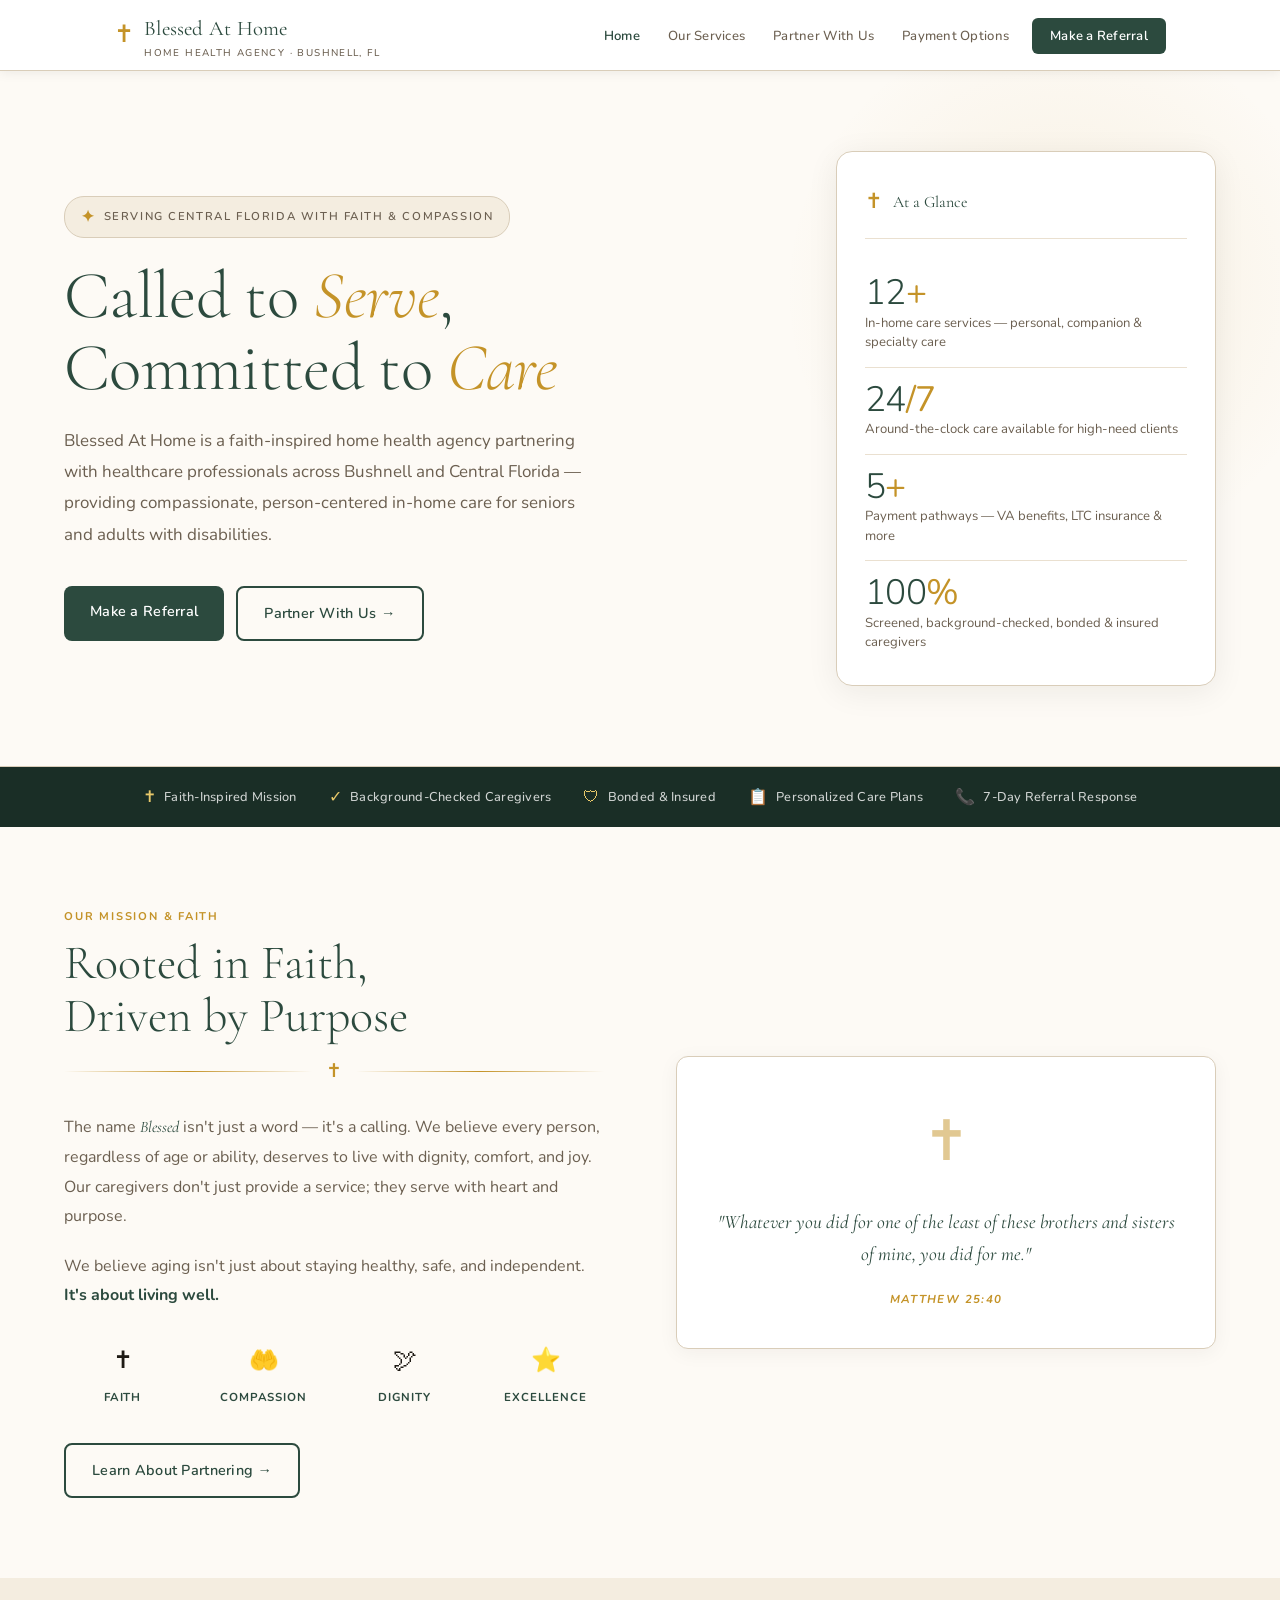
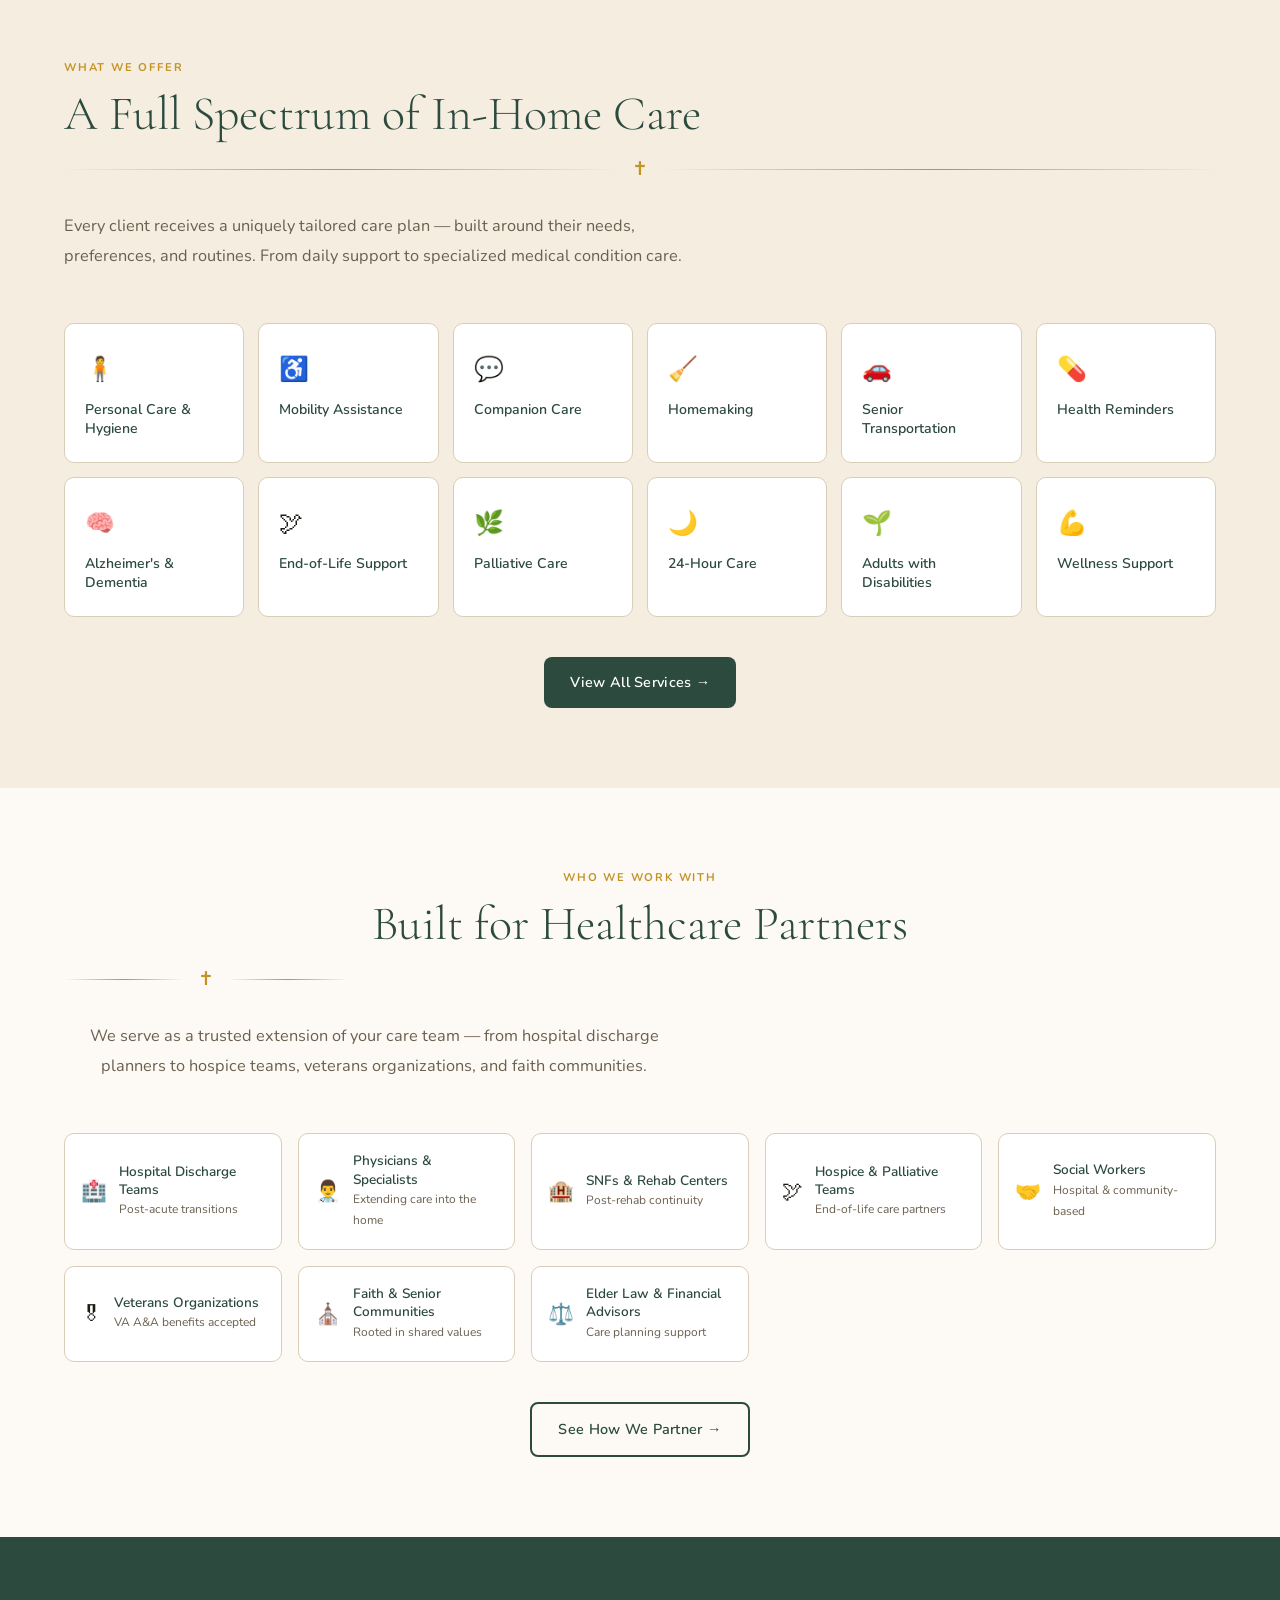
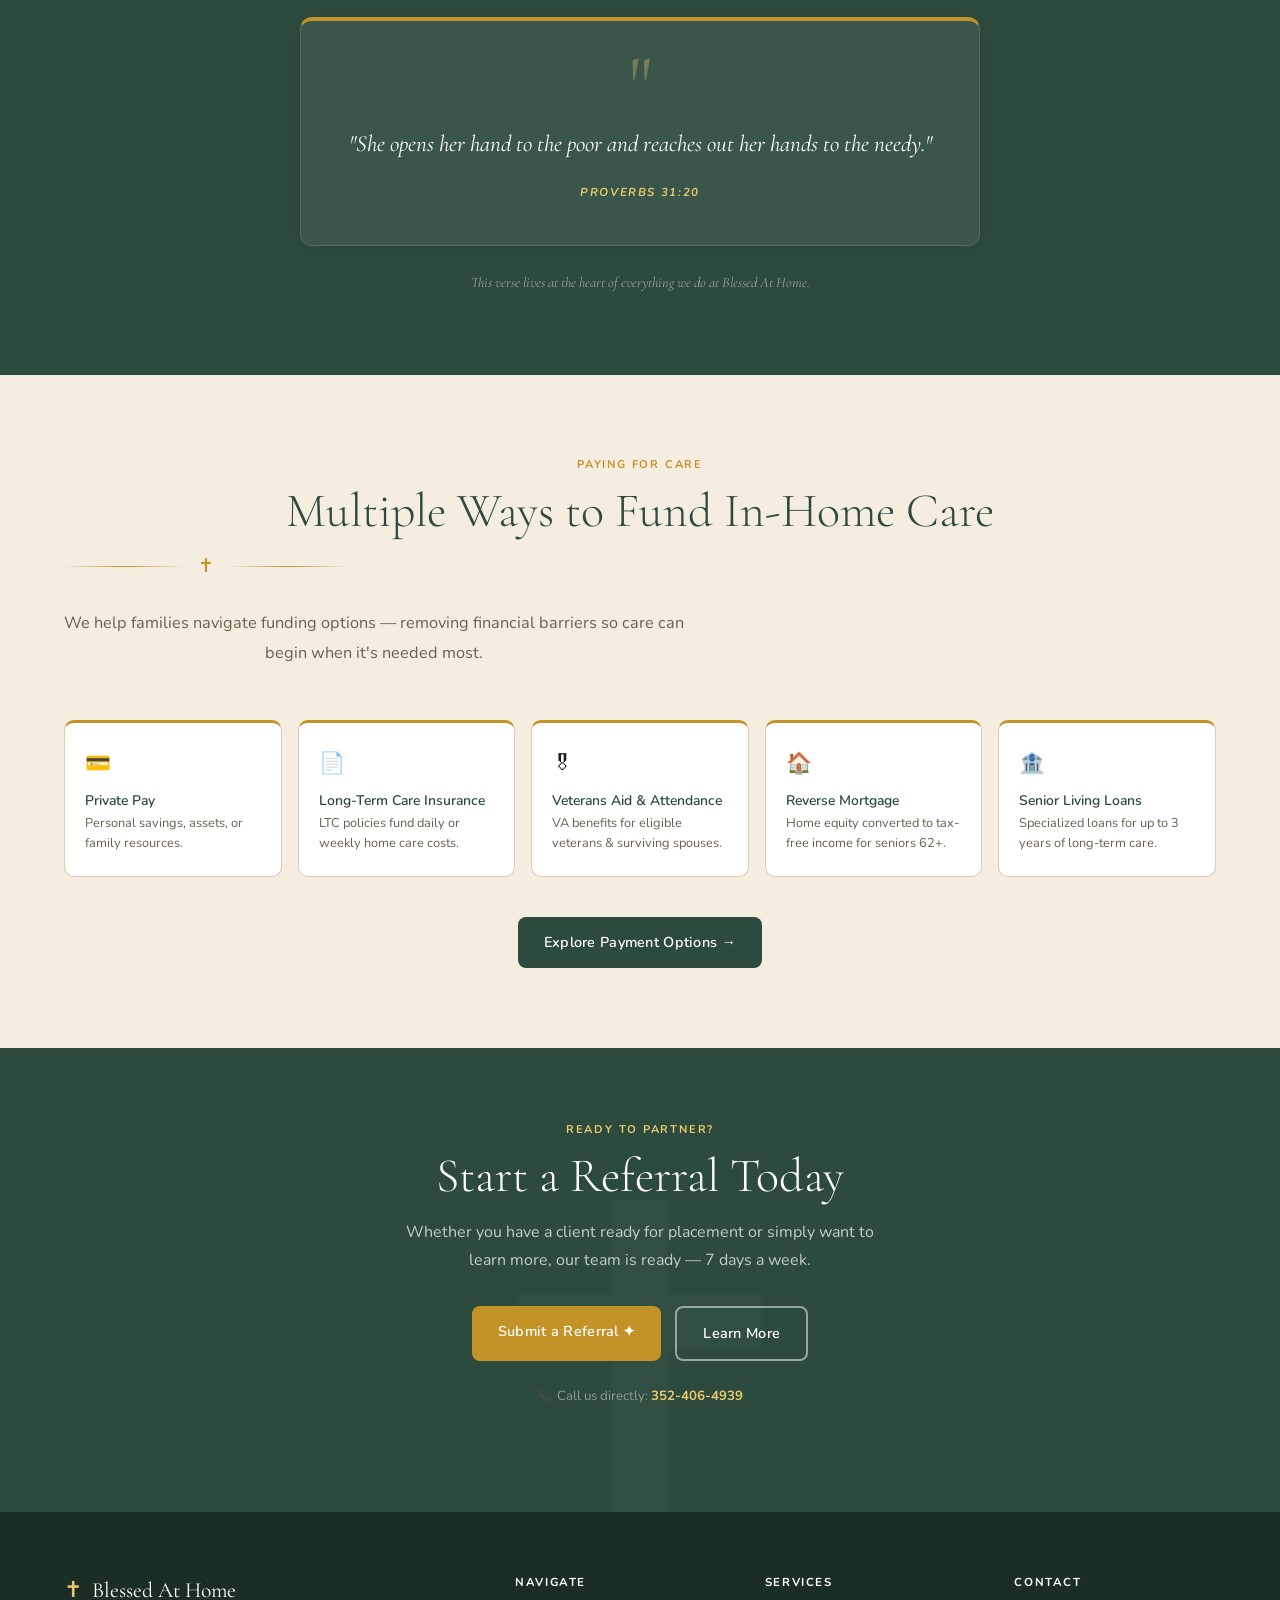
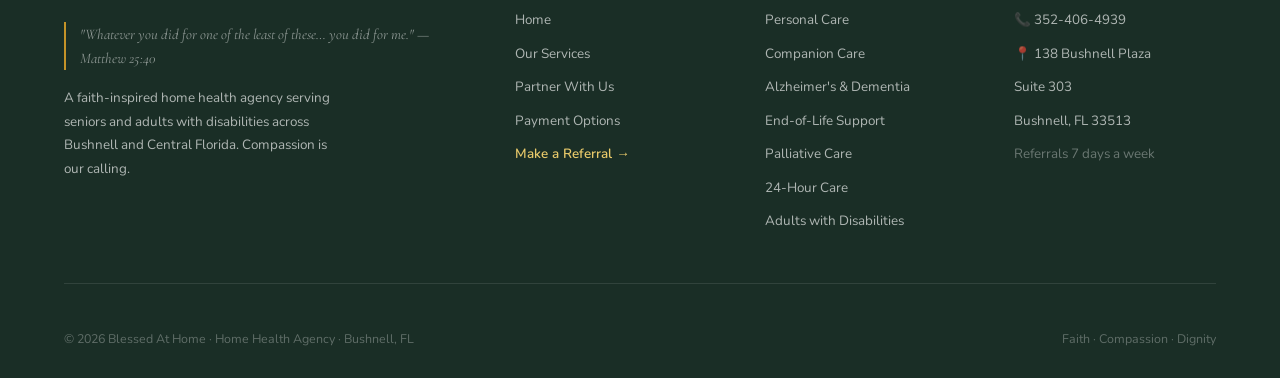
==== index.html @ 4eb8cc17 "Initial commit — Blessed At Home B2B website 5-page faith-inspired home health agency site with shar" ====
<!DOCTYPE html>
<html lang="en">
<head>
  <meta charset="UTF-8" />
  <meta name="viewport" content="width=device-width, initial-scale=1.0" />
  <title>Blessed At Home | Home Health Agency · Bushnell, FL</title>
  <link rel="stylesheet" href="site.css" />
  <style>
    /* ─── HOME HERO ─── */
    .home-hero {
      background: var(--cream);
      padding: 0 5%;
      min-height: 560px;
      display: flex;
      align-items: center;
      border-bottom: 1px solid var(--border);
      position: relative;
      overflow: hidden;
    }
    .home-hero::before {
      content: '';
      position: absolute;
      right: -80px;
      top: -80px;
      width: 600px;
      height: 600px;
      background: radial-gradient(circle, rgba(196,147,40,0.1) 0%, transparent 65%);
      pointer-events: none;
    }
    .home-hero::after {
      content: '✝';
      position: absolute;
      right: 8%;
      top: 50%;
      transform: translateY(-50%);
      font-family: 'Cormorant Garamond', serif;
      font-size: 22rem;
      color: var(--sand);
      pointer-events: none;
      line-height: 1;
    }
    .home-hero-inner {
      max-width: 1180px;
      margin: 0 auto;
      width: 100%;
      display: grid;
      grid-template-columns: 1fr 380px;
      gap: 60px;
      align-items: center;
      padding: 80px 0;
      position: relative;
      z-index: 1;
    }
    .hero-eyebrow {
      display: inline-flex;
      align-items: center;
      gap: 8px;
      background: var(--linen);
      border: 1px solid var(--border);
      color: var(--muted);
      font-family: 'Nunito', sans-serif;
      font-size: 0.71rem;
      font-weight: 600;
      letter-spacing: 0.14em;
      text-transform: uppercase;
      padding: 6px 16px;
      border-radius: 20px;
      margin-bottom: 22px;
    }
    .hero-eyebrow .dot { color: var(--gold); font-size: 1rem; }
    .home-hero h1 {
      color: var(--forest);
      margin-bottom: 20px;
    }
    .home-hero h1 em { font-style: italic; color: var(--gold); }
    .home-hero .lead {
      font-size: 1.06rem;
      color: var(--muted);
      max-width: 520px;
      line-height: 1.85;
      margin-bottom: 36px;
    }
    .hero-btns { display: flex; gap: 12px; flex-wrap: wrap; }
    .hero-panel {
      background: var(--white);
      border-radius: 16px;
      border: 1px solid var(--border);
      padding: 32px 28px;
      box-shadow: 0 6px 32px rgba(30,26,20,0.07);
    }
    .panel-head {
      display: flex;
      align-items: center;
      gap: 10px;
      margin-bottom: 22px;
      padding-bottom: 18px;
      border-bottom: 1px solid var(--sand);
    }
    .panel-head .cross { color: var(--gold); font-size: 1.3rem; }
    .panel-head span {
      font-family: 'Cormorant Garamond', serif;
      font-size: 1rem;
      color: var(--forest);
    }
    .stat-item {
      padding: 14px 0;
      border-bottom: 1px solid var(--sand);
    }
    .stat-item:last-child { border-bottom: none; padding-bottom: 0; }
    .stat-big {
      font-family: 'Nunito', sans-serif;
      font-size: 2.2rem;
      font-weight: 300;
      color: var(--forest);
      line-height: 1;
      margin-bottom: 3px;
      letter-spacing: -0.02em;
    }
    .stat-big span { color: var(--gold); font-weight: 400; }
    .stat-label { font-size: 0.82rem; color: var(--muted); line-height: 1.5; }

    /* ─── ABOUT SECTION ─── */
    .about-grid {
      display: grid;
      grid-template-columns: 1fr 1fr;
      gap: 72px;
      align-items: center;
      max-width: 1180px;
      margin: 0 auto;
    }
    .about-verse {
      background: var(--white);
      border-radius: 12px;
      border: 1px solid var(--border);
      padding: 36px;
      text-align: center;
      box-shadow: 0 4px 20px rgba(30,26,20,0.05);
    }
    .about-verse .cross-big {
      font-size: 3.5rem;
      color: var(--gold);
      opacity: 0.5;
      margin-bottom: 16px;
      display: block;
      font-family: 'Cormorant Garamond', serif;
    }
    .about-verse blockquote {
      font-family: 'Cormorant Garamond', serif;
      font-style: italic;
      font-size: 1.2rem;
      color: var(--forest);
      line-height: 1.65;
      margin-bottom: 14px;
    }
    .about-verse cite {
      font-family: 'Nunito', sans-serif;
      font-size: 0.72rem;
      font-weight: 700;
      letter-spacing: 0.12em;
      text-transform: uppercase;
      color: var(--gold);
    }
    .values-row {
      display: flex;
      gap: 24px;
      margin: 28px 0;
    }
    .value-item { text-align: center; flex: 1; }
    .value-item .vi { font-size: 1.5rem; margin-bottom: 6px; }
    .value-item .vl {
      font-family: 'Nunito', sans-serif;
      font-size: 0.72rem;
      font-weight: 700;
      letter-spacing: 0.08em;
      text-transform: uppercase;
      color: var(--forest);
    }

    /* ─── SERVICE GRID ─── */
    .svc-mini-grid {
      display: grid;
      grid-template-columns: repeat(auto-fill, minmax(160px, 1fr));
      gap: 14px;
      max-width: 1180px;
      margin: 0 auto;
    }

    /* ─── PARTNER STRIP ─── */
    .partner-chips {
      display: grid;
      grid-template-columns: repeat(auto-fill, minmax(210px, 1fr));
      gap: 16px;
      max-width: 1180px;
      margin: 0 auto;
    }
    .partner-chip {
      background: var(--white);
      border-radius: 10px;
      padding: 18px 16px;
      display: flex;
      align-items: center;
      gap: 12px;
      border: 1px solid var(--border);
      transition: box-shadow 0.2s, transform 0.18s, border-color 0.2s;
    }
    .partner-chip:hover {
      box-shadow: 0 6px 20px rgba(44,74,62,0.1);
      transform: translateY(-2px);
      border-color: var(--forest);
    }
    .partner-chip .p-icon { font-size: 1.3rem; flex-shrink: 0; }
    .partner-chip .p-name { font-size: 0.85rem; color: var(--forest); font-weight: 600; line-height: 1.35; }
    .partner-chip .p-sub { font-size: 0.75rem; color: var(--muted); }

    /* ─── PAYMENT PILLS ─── */
    .pay-pills {
      display: grid;
      grid-template-columns: repeat(auto-fill, minmax(200px, 1fr));
      gap: 16px;
      max-width: 1180px;
      margin: 0 auto;
    }
    .pay-pill {
      background: var(--white);
      border-radius: 10px;
      padding: 22px 20px;
      border: 1px solid var(--border);
      border-top: 3px solid var(--gold);
      transition: box-shadow 0.2s, transform 0.18s;
    }
    .pay-pill:hover { box-shadow: 0 6px 20px rgba(30,26,20,0.08); transform: translateY(-2px); }
    .pay-pill .pi { font-size: 1.3rem; margin-bottom: 10px; }
    .pay-pill h3 { font-family: 'Nunito', sans-serif; font-size: 0.87rem; font-weight: 600; color: var(--forest); margin-bottom: 4px; }
    .pay-pill p { font-size: 0.8rem; color: var(--muted); line-height: 1.55; }

    @media (max-width: 900px) {
      .home-hero-inner { grid-template-columns: 1fr; gap: 32px; }
      .home-hero::after { display: none; }
      .about-grid { grid-template-columns: 1fr; gap: 32px; }
      .hero-panel { max-width: 100%; }
    }
    @media (max-width: 680px) {
      .home-hero { padding: 0 4%; }
      .home-hero-inner { padding: 48px 0 40px; gap: 28px; }
      .hero-panel { padding: 22px 18px; }
      .stat-big { font-size: 1.8rem; }
      .values-row { gap: 14px; }
      .value-item .vi { font-size: 1.2rem; }
      .svc-mini-grid { grid-template-columns: repeat(2, 1fr); gap: 10px; }
      .svc-tile { padding: 18px 14px; }
      .svc-tile .icon { font-size: 1.2rem; margin-bottom: 7px; }
      .partner-chips { grid-template-columns: 1fr; gap: 10px; }
      .pay-pills { grid-template-columns: 1fr; gap: 12px; }
    }
  </style>
</head>
<body>

<!-- NAV -->
<nav class="site-nav">
  <div class="nav-inner">
    <a href="index.html" class="nav-logo">
      <span class="cross-mark">✝</span>
      <div>
        Blessed At Home
        <span class="logo-tagline">Home Health Agency · Bushnell, FL</span>
      </div>
    </a>
    <ul class="nav-links" id="navMenu">
      <li><a href="index.html" class="active">Home</a></li>
      <li><a href="services.html">Our Services</a></li>
      <li><a href="partners.html">Partner With Us</a></li>
      <li><a href="payment.html">Payment Options</a></li>
      <li><a href="referral.html" class="nav-cta">Make a Referral</a></li>
    </ul>
    <button class="nav-toggle" id="navToggle" aria-label="Toggle menu">
      <span></span><span></span><span></span>
    </button>
  </div>
</nav>
<script>
  document.getElementById('navToggle').addEventListener('click', function() {
    var menu = document.getElementById('navMenu');
    menu.classList.toggle('mobile-open');
    this.classList.toggle('open');
    document.body.style.overflow = menu.classList.contains('mobile-open') ? 'hidden' : '';
  });
</script>

<!-- HERO -->
<section class="home-hero">
  <div class="home-hero-inner">
    <div>
      <div class="hero-eyebrow"><span class="dot">✦</span> Serving Central Florida with Faith &amp; Compassion</div>
      <h1>Called to <em>Serve</em>,<br/>Committed to <em>Care</em></h1>
      <p class="lead">Blessed At Home is a faith-inspired home health agency partnering with healthcare professionals across Bushnell and Central Florida — providing compassionate, person-centered in-home care for seniors and adults with disabilities.</p>
      <div class="hero-btns">
        <a href="referral.html" class="btn btn-forest">Make a Referral</a>
        <a href="partners.html" class="btn btn-outline-forest">Partner With Us →</a>
      </div>
    </div>
    <div class="hero-panel">
      <div class="panel-head">
        <span class="cross">✝</span>
        <span>At a Glance</span>
      </div>
      <div class="stat-item">
        <div class="stat-big">12<span>+</span></div>
        <div class="stat-label">In-home care services — personal, companion &amp; specialty care</div>
      </div>
      <div class="stat-item">
        <div class="stat-big">24<span>/7</span></div>
        <div class="stat-label">Around-the-clock care available for high-need clients</div>
      </div>
      <div class="stat-item">
        <div class="stat-big">5<span>+</span></div>
        <div class="stat-label">Payment pathways — VA benefits, LTC insurance &amp; more</div>
      </div>
      <div class="stat-item">
        <div class="stat-big">100<span>%</span></div>
        <div class="stat-label">Screened, background-checked, bonded &amp; insured caregivers</div>
      </div>
    </div>
  </div>
</section>

<!-- TRUST BAR -->
<div class="trust-bar">
  <div class="trust-item"><span class="trust-dot">✝</span> Faith-Inspired Mission</div>
  <div class="trust-item"><span class="trust-dot">✓</span> Background-Checked Caregivers</div>
  <div class="trust-item"><span class="trust-dot">🛡</span> Bonded &amp; Insured</div>
  <div class="trust-item"><span class="trust-dot">📋</span> Personalized Care Plans</div>
  <div class="trust-item"><span class="trust-dot">📞</span> 7-Day Referral Response</div>
</div>

<!-- ABOUT / MISSION -->
<section class="section section-cream">
  <div class="about-grid">
    <div>
      <div class="eyebrow-label">Our Mission &amp; Faith</div>
      <h2 style="color:var(--forest)">Rooted in Faith,<br/>Driven by Purpose</h2>
      <div class="faith-rule"><span>✝</span></div>
      <p style="color:var(--muted);font-size:1rem;line-height:1.85;margin-bottom:20px;">The name <em style="font-family:'Cormorant Garamond',serif;color:var(--forest);">Blessed</em> isn't just a word — it's a calling. We believe every person, regardless of age or ability, deserves to live with dignity, comfort, and joy. Our caregivers don't just provide a service; they serve with heart and purpose.</p>
      <p style="color:var(--muted);font-size:1rem;line-height:1.85;margin-bottom:28px;">We believe aging isn't just about staying healthy, safe, and independent. <strong style="color:var(--forest);">It's about living well.</strong></p>
      <div class="values-row">
        <div class="value-item"><div class="vi">✝</div><div class="vl">Faith</div></div>
        <div class="value-item"><div class="vi">🤲</div><div class="vl">Compassion</div></div>
        <div class="value-item"><div class="vi">🕊</div><div class="vl">Dignity</div></div>
        <div class="value-item"><div class="vi">⭐</div><div class="vl">Excellence</div></div>
      </div>
      <a href="partners.html" class="btn btn-outline-forest" style="margin-top:8px;">Learn About Partnering →</a>
    </div>
    <div class="about-verse">
      <span class="cross-big">✝</span>
      <blockquote>"Whatever you did for one of the least of these brothers and sisters of mine, you did for me."</blockquote>
      <cite>Matthew 25:40</cite>
    </div>
  </div>
</section>

<!-- SERVICES -->
<section class="section section-linen">
  <div class="section-inner">
    <div class="eyebrow-label">What We Offer</div>
    <h2 style="color:var(--forest)">A Full Spectrum of In-Home Care</h2>
    <div class="faith-rule"><span>✝</span></div>
    <p class="section-intro">Every client receives a uniquely tailored care plan — built around their needs, preferences, and routines. From daily support to specialized medical condition care.</p>
    <div class="svc-mini-grid">
      <a href="services.html" class="svc-tile"><div class="icon">🧍</div><h3>Personal Care &amp; Hygiene</h3></a>
      <a href="services.html" class="svc-tile"><div class="icon">♿</div><h3>Mobility Assistance</h3></a>
      <a href="services.html" class="svc-tile"><div class="icon">💬</div><h3>Companion Care</h3></a>
      <a href="services.html" class="svc-tile"><div class="icon">🧹</div><h3>Homemaking</h3></a>
      <a href="services.html" class="svc-tile"><div class="icon">🚗</div><h3>Senior Transportation</h3></a>
      <a href="services.html" class="svc-tile"><div class="icon">💊</div><h3>Health Reminders</h3></a>
      <a href="services.html" class="svc-tile"><div class="icon">🧠</div><h3>Alzheimer's &amp; Dementia</h3></a>
      <a href="services.html" class="svc-tile"><div class="icon">🕊</div><h3>End-of-Life Support</h3></a>
      <a href="services.html" class="svc-tile"><div class="icon">🌿</div><h3>Palliative Care</h3></a>
      <a href="services.html" class="svc-tile"><div class="icon">🌙</div><h3>24-Hour Care</h3></a>
      <a href="services.html" class="svc-tile"><div class="icon">🌱</div><h3>Adults with Disabilities</h3></a>
      <a href="services.html" class="svc-tile"><div class="icon">💪</div><h3>Wellness Support</h3></a>
    </div>
    <div style="text-align:center;margin-top:40px;">
      <a href="services.html" class="btn btn-forest">View All Services →</a>
    </div>
  </div>
</section>

<!-- WHO WE PARTNER WITH -->
<section class="section section-cream">
  <div class="section-inner">
    <div class="eyebrow-label center">Who We Work With</div>
    <h2 style="color:var(--forest);text-align:center;">Built for Healthcare Partners</h2>
    <div class="faith-rule center"><span>✝</span></div>
    <p class="section-intro center">We serve as a trusted extension of your care team — from hospital discharge planners to hospice teams, veterans organizations, and faith communities.</p>
    <div class="partner-chips">
      <div class="partner-chip"><div class="p-icon">🏥</div><div><div class="p-name">Hospital Discharge Teams</div><div class="p-sub">Post-acute transitions</div></div></div>
      <div class="partner-chip"><div class="p-icon">👨‍⚕️</div><div><div class="p-name">Physicians &amp; Specialists</div><div class="p-sub">Extending care into the home</div></div></div>
      <div class="partner-chip"><div class="p-icon">🏨</div><div><div class="p-name">SNFs &amp; Rehab Centers</div><div class="p-sub">Post-rehab continuity</div></div></div>
      <div class="partner-chip"><div class="p-icon">🕊</div><div><div class="p-name">Hospice &amp; Palliative Teams</div><div class="p-sub">End-of-life care partners</div></div></div>
      <div class="partner-chip"><div class="p-icon">🤝</div><div><div class="p-name">Social Workers</div><div class="p-sub">Hospital &amp; community-based</div></div></div>
      <div class="partner-chip"><div class="p-icon">🎖</div><div><div class="p-name">Veterans Organizations</div><div class="p-sub">VA A&amp;A benefits accepted</div></div></div>
      <div class="partner-chip"><div class="p-icon">⛪</div><div><div class="p-name">Faith &amp; Senior Communities</div><div class="p-sub">Rooted in shared values</div></div></div>
      <div class="partner-chip"><div class="p-icon">⚖️</div><div><div class="p-name">Elder Law &amp; Financial Advisors</div><div class="p-sub">Care planning support</div></div></div>
    </div>
    <div style="text-align:center;margin-top:40px;">
      <a href="partners.html" class="btn btn-outline-forest">See How We Partner →</a>
    </div>
  </div>
</section>

<!-- SCRIPTURE -->
<section class="section section-forest center">
  <div class="section-inner" style="max-width:700px;">
    <div class="scripture-block" style="background:rgba(255,255,255,0.07);border-color:rgba(255,255,255,0.12);border-top-color:var(--gold);">
      <span class="qmark" style="color:var(--gold-lt);">"</span>
      <blockquote style="color:var(--white);font-size:1.45rem;">"She opens her hand to the poor and reaches out her hands to the needy."</blockquote>
      <cite style="color:var(--gold-lt);">Proverbs 31:20</cite>
    </div>
    <p style="color:rgba(255,255,255,0.5);margin-top:24px;font-size:0.9rem;font-style:italic;font-family:'Cormorant Garamond',serif;">This verse lives at the heart of everything we do at Blessed At Home.</p>
  </div>
</section>

<!-- PAYMENT -->
<section class="section section-linen">
  <div class="section-inner">
    <div class="eyebrow-label center">Paying for Care</div>
    <h2 style="color:var(--forest);text-align:center;">Multiple Ways to Fund In-Home Care</h2>
    <div class="faith-rule center"><span>✝</span></div>
    <p class="section-intro center">We help families navigate funding options — removing financial barriers so care can begin when it's needed most.</p>
    <div class="pay-pills">
      <div class="pay-pill"><div class="pi">💳</div><h3>Private Pay</h3><p>Personal savings, assets, or family resources.</p></div>
      <div class="pay-pill"><div class="pi">📄</div><h3>Long-Term Care Insurance</h3><p>LTC policies fund daily or weekly home care costs.</p></div>
      <div class="pay-pill"><div class="pi">🎖</div><h3>Veterans Aid &amp; Attendance</h3><p>VA benefits for eligible veterans &amp; surviving spouses.</p></div>
      <div class="pay-pill"><div class="pi">🏠</div><h3>Reverse Mortgage</h3><p>Home equity converted to tax-free income for seniors 62+.</p></div>
      <div class="pay-pill"><div class="pi">🏦</div><h3>Senior Living Loans</h3><p>Specialized loans for up to 3 years of long-term care.</p></div>
    </div>
    <div style="text-align:center;margin-top:40px;">
      <a href="payment.html" class="btn btn-forest">Explore Payment Options →</a>
    </div>
  </div>
</section>

<!-- CTA -->
<div class="cta-banner">
  <div class="eyebrow-label">Ready to Partner?</div>
  <h2>Start a Referral Today</h2>
  <p>Whether you have a client ready for placement or simply want to learn more, our team is ready — 7 days a week.</p>
  <div class="cta-actions">
    <a href="referral.html" class="btn btn-gold">Submit a Referral ✦</a>
    <a href="partners.html" class="btn btn-outline-white">Learn More</a>
  </div>
  <p style="color:rgba(255,255,255,0.45);font-size:0.83rem;margin-top:24px;position:relative;">📞 Call us directly: <strong style="color:var(--gold-lt);">352-406-4939</strong></p>
</div>

<!-- FOOTER -->
<footer class="site-footer">
  <div class="footer-inner">
    <div class="footer-top">
      <div class="footer-brand">
        <div class="logo"><span class="cross">✝</span> Blessed At Home</div>
        <div class="footer-verse">"Whatever you did for one of the least of these… you did for me." — Matthew 25:40</div>
        <p>A faith-inspired home health agency serving seniors and adults with disabilities across Bushnell and Central Florida. Compassion is our calling.</p>
      </div>
      <div class="footer-col">
        <h4>Navigate</h4>
        <ul>
          <li><a href="index.html">Home</a></li>
          <li><a href="services.html">Our Services</a></li>
          <li><a href="partners.html">Partner With Us</a></li>
          <li><a href="payment.html">Payment Options</a></li>
          <li><a href="referral.html" class="highlight">Make a Referral →</a></li>
        </ul>
      </div>
      <div class="footer-col">
        <h4>Services</h4>
        <ul>
          <li>Personal Care</li>
          <li>Companion Care</li>
          <li>Alzheimer's &amp; Dementia</li>
          <li>End-of-Life Support</li>
          <li>Palliative Care</li>
          <li>24-Hour Care</li>
          <li>Adults with Disabilities</li>
        </ul>
      </div>
      <div class="footer-col">
        <h4>Contact</h4>
        <ul>
          <li>📞 352-406-4939</li>
          <li>📍 138 Bushnell Plaza</li>
          <li>Suite 303</li>
          <li>Bushnell, FL 33513</li>
          <li style="margin-top:10px;color:rgba(255,255,255,0.35);">Referrals 7 days a week</li>
        </ul>
      </div>
    </div>
    <div class="footer-bottom">
      <span>© 2026 Blessed At Home · Home Health Agency · Bushnell, FL</span>
      <span>Faith · Compassion · Dignity</span>
    </div>
  </div>
</footer>

</body>
</html>
---- site.css ----
/* ═══════════════════════════════════════════
   BLESSED AT HOME — Redesigned Stylesheet
   Warm · Faith-Inspired · Inviting
═══════════════════════════════════════════ */

@import url('https://fonts.googleapis.com/css2?family=Cormorant+Garamond:ital,wght@0,300;0,400;0,500;0,600;1,300;1,400;1,500&family=Nunito:wght@300;400;500;600;700&display=swap');

/* ── Palette ── */
:root {
  --forest:   #2C4A3E;   /* deep sage green – primary */
  --forest-dk:#1A2E26;   /* darker forest */
  --forest-lt:#3D6456;   /* lighter forest */
  --gold:     #C49328;   /* warm gold */
  --gold-lt:  #E8C96A;   /* light gold */
  --gold-bg:  #FBF3DC;   /* gold tint bg */
  --cream:    #FDFAF5;   /* warm white */
  --linen:    #F4EDE0;   /* warm linen */
  --sand:     #EAE0D0;   /* warm sand */
  --text:     #1E1A14;   /* warm near-black */
  --muted:    #6B5F50;   /* warm muted brown */
  --border:   #D9CDB9;   /* warm border */
  --white:    #FFFFFF;
}

/* ── Reset ── */
*, *::before, *::after { box-sizing: border-box; margin: 0; padding: 0; }
html { scroll-behavior: smooth; }
body {
  font-family: 'Nunito', 'Helvetica Neue', Arial, sans-serif;
  color: var(--text);
  background: var(--cream);
  line-height: 1.75;
  -webkit-font-smoothing: antialiased;
}
a { text-decoration: none; color: inherit; }
img { max-width: 100%; display: block; }
ul { list-style: none; }

/* ── Type Scale ── */
.serif, h1, h2, h3.serif {
  font-family: 'Cormorant Garamond', 'Georgia', serif;
  font-weight: 300;
  font-feature-settings: "liga" 1, "kern" 1;
}
h1 { font-size: clamp(2.6rem, 5.5vw, 4.2rem); line-height: 1.08; letter-spacing: -0.01em; }
h2 { font-size: clamp(2rem, 3.8vw, 3rem); line-height: 1.12; }
h3 { font-size: 1.1rem; font-weight: 600; line-height: 1.35; }

/* ── Faith Divider ── */
.faith-rule {
  display: flex;
  align-items: center;
  gap: 14px;
  margin: 18px 0 32px;
}
.faith-rule::before,
.faith-rule::after {
  content: '';
  flex: 1;
  height: 1px;
  background: linear-gradient(to right, transparent, var(--gold), transparent);
}
.faith-rule.center::before,
.faith-rule.center::after {
  max-width: 120px;
}
.faith-rule span {
  font-family: 'Cormorant Garamond', serif;
  color: var(--gold);
  font-size: 1.2rem;
  line-height: 1;
  flex-shrink: 0;
}

/* ══════════════════════════════════════
   NAVIGATION
══════════════════════════════════════ */
.site-nav {
  position: sticky;
  top: 0;
  z-index: 200;
  background: var(--white);
  border-bottom: 1px solid var(--border);
  box-shadow: 0 1px 12px rgba(30,26,20,0.08);
}
.nav-inner {
  max-width: 1180px;
  margin: 0 auto;
  padding: 0 5%;
  height: 70px;
  display: flex;
  align-items: center;
  justify-content: space-between;
}
.nav-logo {
  display: flex;
  align-items: center;
  gap: 10px;
  font-family: 'Cormorant Garamond', serif;
  font-size: 1.3rem;
  color: var(--forest);
  letter-spacing: 0.01em;
}
.nav-logo .cross-mark {
  color: var(--gold);
  font-size: 1.5rem;
  line-height: 1;
}
.nav-logo .logo-tagline {
  display: block;
  font-family: 'Nunito', sans-serif;
  font-size: 0.62rem;
  font-weight: 500;
  color: var(--muted);
  letter-spacing: 0.14em;
  text-transform: uppercase;
  line-height: 1;
  margin-top: 2px;
}
.nav-links {
  display: flex;
  align-items: center;
  gap: 2px;
}
.nav-links a {
  font-family: 'Nunito', sans-serif;
  font-size: 0.82rem;
  font-weight: 500;
  color: var(--muted);
  letter-spacing: 0.02em;
  padding: 8px 13px;
  border-radius: 6px;
  transition: color 0.2s, background 0.2s;
}
.nav-links a:hover { color: var(--forest); background: var(--linen); }
.nav-links a.active { color: var(--forest); font-weight: 600; }
.nav-cta {
  background: var(--forest) !important;
  color: var(--white) !important;
  padding: 9px 18px !important;
  border-radius: 6px !important;
  margin-left: 8px;
  font-weight: 600 !important;
}
.nav-cta:hover { background: var(--forest-dk) !important; }

/* ══════════════════════════════════════
   PAGE HEROES
══════════════════════════════════════ */
.page-hero {
  background: var(--forest);
  color: var(--white);
  padding: 80px 5% 72px;
  text-align: center;
  position: relative;
  overflow: hidden;
}
.page-hero::after {
  content: '';
  position: absolute;
  inset: 0;
  background: url("data:image/svg+xml,%3Csvg width='60' height='60' viewBox='0 0 60 60' xmlns='http://www.w3.org/2000/svg'%3E%3Cg fill='none' fill-rule='evenodd'%3E%3Cg fill='%23ffffff' fill-opacity='0.03'%3E%3Cpath d='M36 34v-4h-2v4h-4v2h4v4h2v-4h4v-2h-4zm0-30V0h-2v4h-4v2h4v4h2V6h4V4h-4zM6 34v-4H4v4H0v2h4v4h2v-4h4v-2H6zM6 4V0H4v4H0v2h4v4h2V6h4V4H6z'/%3E%3C/g%3E%3C/g%3E%3C/svg%3E");
  pointer-events: none;
}
.page-hero-inner { position: relative; z-index: 1; max-width: 760px; margin: 0 auto; }
.page-hero .eyebrow {
  display: inline-block;
  background: rgba(196,147,40,0.2);
  border: 1px solid rgba(196,147,40,0.45);
  color: var(--gold-lt);
  font-family: 'Nunito', sans-serif;
  font-size: 0.72rem;
  font-weight: 600;
  letter-spacing: 0.15em;
  text-transform: uppercase;
  padding: 5px 16px;
  border-radius: 20px;
  margin-bottom: 20px;
}
.page-hero h1 { color: var(--white); margin-bottom: 18px; }
.page-hero h1 em { font-style: italic; color: var(--gold-lt); }
.page-hero .lead {
  font-size: 1.06rem;
  color: rgba(255,255,255,0.78);
  line-height: 1.85;
  margin-bottom: 32px;
}
.hero-scripture {
  display: inline-block;
  background: rgba(255,255,255,0.07);
  border-left: 3px solid var(--gold);
  padding: 14px 22px;
  border-radius: 0 6px 6px 0;
  font-family: 'Cormorant Garamond', serif;
  font-style: italic;
  font-size: 1rem;
  color: rgba(255,255,255,0.82);
  text-align: left;
  max-width: 520px;
  margin: 0 auto;
}
.hero-scripture cite {
  display: block;
  font-style: normal;
  font-family: 'Nunito', sans-serif;
  font-size: 0.7rem;
  font-weight: 600;
  letter-spacing: 0.12em;
  text-transform: uppercase;
  color: var(--gold-lt);
  margin-top: 7px;
}

/* ══════════════════════════════════════
   TRUST BAR
══════════════════════════════════════ */
.trust-bar {
  background: var(--forest-dk);
  padding: 16px 5%;
  display: flex;
  align-items: center;
  justify-content: center;
  gap: 32px;
  flex-wrap: wrap;
}
.trust-item {
  display: flex;
  align-items: center;
  gap: 8px;
  font-family: 'Nunito', sans-serif;
  font-size: 0.8rem;
  font-weight: 500;
  color: rgba(255,255,255,0.8);
  letter-spacing: 0.02em;
}
.trust-dot { color: var(--gold-lt); font-size: 1rem; }

/* ══════════════════════════════════════
   SECTIONS
══════════════════════════════════════ */
.section { padding: 80px 5%; }
.section-inner { max-width: 1180px; margin: 0 auto; }
.section-cream { background: var(--cream); }
.section-linen { background: var(--linen); }
.section-sand  { background: var(--sand); }
.section-forest {
  background: var(--forest);
  color: var(--white);
}
.section-dark {
  background: var(--forest-dk);
  color: var(--white);
}
.section-gold-bg { background: var(--gold-bg); }

.eyebrow-label {
  font-family: 'Nunito', sans-serif;
  font-size: 0.7rem;
  font-weight: 700;
  text-transform: uppercase;
  letter-spacing: 0.16em;
  color: var(--gold);
  margin-bottom: 10px;
}
.section-forest .eyebrow-label,
.section-dark .eyebrow-label { color: var(--gold-lt); }
.section-forest h2 { color: var(--white); }
.section-dark h2 { color: var(--white); }
.section-intro {
  font-size: 1.02rem;
  color: var(--muted);
  max-width: 620px;
  line-height: 1.85;
  margin-bottom: 52px;
}
.section-forest .section-intro,
.section-dark .section-intro { color: rgba(255,255,255,0.7); }
.center { text-align: center; }
.center .section-intro { margin-left: auto; margin-right: auto; }

/* ── Scripture Callout ── */
.scripture-block {
  background: var(--white);
  border-radius: 12px;
  border: 1px solid var(--border);
  border-top: 4px solid var(--gold);
  padding: 40px 44px;
  text-align: center;
  max-width: 680px;
  margin: 0 auto;
  box-shadow: 0 4px 24px rgba(30,26,20,0.05);
}
.scripture-block .qmark {
  font-family: 'Cormorant Garamond', serif;
  font-size: 5rem;
  color: var(--gold);
  opacity: 0.35;
  line-height: 0.6;
  display: block;
  margin-bottom: 16px;
}
.scripture-block blockquote {
  font-family: 'Cormorant Garamond', serif;
  font-size: 1.35rem;
  font-style: italic;
  color: var(--forest);
  line-height: 1.65;
  margin-bottom: 14px;
}
.scripture-block cite {
  font-family: 'Nunito', sans-serif;
  font-size: 0.72rem;
  font-weight: 700;
  letter-spacing: 0.14em;
  text-transform: uppercase;
  color: var(--gold);
}

/* ══════════════════════════════════════
   CARDS
══════════════════════════════════════ */
/* Standard card */
.card {
  background: var(--white);
  border-radius: 12px;
  padding: 28px 24px;
  border: 1px solid var(--border);
  transition: box-shadow 0.25s, transform 0.2s;
}
.card:hover {
  box-shadow: 0 12px 36px rgba(30,26,20,0.1);
  transform: translateY(-3px);
}
.card .card-icon { font-size: 1.7rem; margin-bottom: 16px; }
.card h3 { color: var(--forest); margin-bottom: 10px; }
.card p { font-size: 0.88rem; color: var(--muted); line-height: 1.72; }

/* Feature card with left accent */
.feature-card {
  background: var(--white);
  border-radius: 12px;
  padding: 28px 24px;
  border: 1px solid var(--border);
  border-left: 4px solid var(--gold);
  transition: border-color 0.2s, box-shadow 0.25s, transform 0.2s;
}
.feature-card:hover {
  border-left-color: var(--forest);
  box-shadow: 0 8px 28px rgba(30,26,20,0.09);
  transform: translateY(-2px);
}
.feature-card .card-icon { font-size: 1.5rem; margin-bottom: 14px; }
.feature-card h3 { color: var(--forest); margin-bottom: 8px; font-size: 1rem; }
.feature-card p { font-size: 0.87rem; color: var(--muted); line-height: 1.7; }
.feature-card .tag {
  display: inline-block;
  background: var(--linen);
  color: var(--forest);
  font-size: 0.7rem;
  font-weight: 600;
  padding: 3px 10px;
  border-radius: 10px;
  margin-top: 12px;
  letter-spacing: 0.03em;
}

/* Dark card */
.dark-card {
  background: rgba(255,255,255,0.06);
  border: 1px solid rgba(255,255,255,0.12);
  border-radius: 12px;
  padding: 30px;
}
.dark-card .num {
  font-family: 'Cormorant Garamond', serif;
  font-size: 2.5rem;
  color: var(--gold-lt);
  opacity: 0.4;
  line-height: 1;
  margin-bottom: 10px;
}
.dark-card h3 { color: var(--white); margin-bottom: 10px; }
.dark-card p { font-size: 0.87rem; color: rgba(255,255,255,0.68); line-height: 1.75; }

/* Service tile */
.svc-tile {
  background: var(--white);
  border-radius: 10px;
  padding: 24px 20px;
  border: 1px solid var(--border);
  transition: box-shadow 0.2s, transform 0.2s;
  text-decoration: none;
  display: block;
}
.svc-tile:hover {
  box-shadow: 0 8px 24px rgba(44,74,62,0.12);
  transform: translateY(-2px);
}
.svc-tile .icon { font-size: 1.5rem; margin-bottom: 10px; }
.svc-tile h3 {
  font-family: 'Nunito', sans-serif;
  font-size: 0.88rem;
  font-weight: 600;
  color: var(--forest);
  margin-bottom: 0;
}

/* ══════════════════════════════════════
   PROCESS STEPS
══════════════════════════════════════ */
.process-row {
  display: grid;
  grid-template-columns: repeat(auto-fit, minmax(180px, 1fr));
  gap: 0;
}
.process-step {
  text-align: center;
  padding: 28px 20px;
  position: relative;
}
.process-step::after {
  content: '→';
  position: absolute;
  right: -10px;
  top: 34px;
  font-size: 1.3rem;
  color: var(--gold);
  opacity: 0.6;
}
.process-step:last-child::after { display: none; }
.step-circle {
  width: 60px;
  height: 60px;
  background: var(--forest);
  border: 3px solid var(--gold);
  border-radius: 50%;
  display: flex;
  align-items: center;
  justify-content: center;
  margin: 0 auto 16px;
  font-size: 1.3rem;
  color: var(--white);
}
.process-step h3 { font-family: 'Nunito', sans-serif; font-size: 0.9rem; color: var(--forest); margin-bottom: 7px; }
.process-step p { font-size: 0.82rem; color: var(--muted); line-height: 1.65; }

/* ══════════════════════════════════════
   BUTTONS
══════════════════════════════════════ */
.btn {
  display: inline-block;
  padding: 13px 26px;
  border-radius: 8px;
  font-family: 'Nunito', sans-serif;
  font-size: 0.9rem;
  font-weight: 600;
  letter-spacing: 0.02em;
  transition: all 0.2s;
  cursor: pointer;
  border: none;
}
.btn:hover { transform: translateY(-1px); }
.btn-forest { background: var(--forest); color: var(--white); }
.btn-forest:hover { background: var(--forest-dk); box-shadow: 0 4px 18px rgba(44,74,62,0.35); color: var(--white); }
.btn-gold { background: var(--gold); color: var(--white); }
.btn-gold:hover { background: #a87c20; box-shadow: 0 4px 18px rgba(196,147,40,0.35); color: var(--white); }
.btn-outline-forest {
  border: 2px solid var(--forest);
  color: var(--forest);
  background: transparent;
}
.btn-outline-forest:hover { background: var(--forest); color: var(--white); }
.btn-outline-white {
  border: 2px solid rgba(255,255,255,0.5);
  color: var(--white);
  background: transparent;
}
.btn-outline-white:hover { border-color: var(--white); background: rgba(255,255,255,0.1); }

/* ══════════════════════════════════════
   FORMS
══════════════════════════════════════ */
.form-panel {
  background: var(--white);
  border-radius: 16px;
  padding: 40px;
  border: 1px solid var(--border);
  box-shadow: 0 8px 32px rgba(30,26,20,0.08);
}
.form-panel h3 {
  font-family: 'Cormorant Garamond', serif;
  color: var(--forest);
  font-size: 1.6rem;
  margin-bottom: 6px;
}
.form-sub { font-size: 0.87rem; color: var(--muted); margin-bottom: 28px; }
.form-row { display: grid; grid-template-columns: 1fr 1fr; gap: 16px; }
.form-group { margin-bottom: 18px; }
.form-group label {
  display: block;
  font-family: 'Nunito', sans-serif;
  font-size: 0.73rem;
  font-weight: 700;
  text-transform: uppercase;
  letter-spacing: 0.1em;
  color: var(--forest);
  margin-bottom: 6px;
}
.form-group input,
.form-group select,
.form-group textarea {
  width: 100%;
  padding: 11px 15px;
  border: 1.5px solid var(--border);
  border-radius: 8px;
  font-family: 'Nunito', sans-serif;
  font-size: 0.9rem;
  color: var(--text);
  background: var(--cream);
  outline: none;
  transition: border-color 0.2s, box-shadow 0.2s;
}
.form-group input:focus,
.form-group select:focus,
.form-group textarea:focus {
  border-color: var(--forest);
  box-shadow: 0 0 0 3px rgba(44,74,62,0.1);
}
.form-group textarea { resize: vertical; min-height: 100px; }
.form-section-title {
  font-family: 'Nunito', sans-serif;
  font-size: 0.7rem;
  font-weight: 700;
  text-transform: uppercase;
  letter-spacing: 0.13em;
  color: var(--gold);
  padding-bottom: 10px;
  border-bottom: 1px solid var(--sand);
  margin: 24px 0 16px;
  display: flex;
  align-items: center;
  gap: 8px;
}
.btn-submit {
  width: 100%;
  background: var(--forest);
  color: var(--white);
  border: none;
  padding: 15px;
  border-radius: 8px;
  font-family: 'Nunito', sans-serif;
  font-size: 1rem;
  font-weight: 600;
  cursor: pointer;
  letter-spacing: 0.03em;
  transition: background 0.2s, transform 0.15s, box-shadow 0.2s;
  margin-top: 8px;
}
.btn-submit:hover {
  background: var(--forest-dk);
  transform: translateY(-1px);
  box-shadow: 0 4px 18px rgba(44,74,62,0.3);
}
.form-note { font-size: 0.76rem; color: var(--muted); text-align: center; margin-top: 12px; }

/* ══════════════════════════════════════
   CONTACT DETAILS
══════════════════════════════════════ */
.contact-detail {
  display: flex;
  align-items: flex-start;
  gap: 14px;
  margin-bottom: 20px;
}
.contact-icon {
  width: 42px;
  height: 42px;
  background: var(--linen);
  border: 1px solid var(--border);
  border-radius: 10px;
  display: flex;
  align-items: center;
  justify-content: center;
  font-size: 1.1rem;
  flex-shrink: 0;
  color: var(--forest);
}
.contact-detail strong {
  display: block;
  font-size: 0.72rem;
  text-transform: uppercase;
  letter-spacing: 0.1em;
  color: var(--muted);
  font-weight: 600;
  margin-bottom: 2px;
}
.contact-detail span { font-size: 0.95rem; color: var(--forest); font-weight: 600; line-height: 1.5; }

/* ══════════════════════════════════════
   CTA BANNER
══════════════════════════════════════ */
.cta-banner {
  background: var(--forest);
  padding: 72px 5%;
  text-align: center;
  color: var(--white);
  position: relative;
  overflow: hidden;
}
.cta-banner::before {
  content: '✝';
  position: absolute;
  font-size: 30rem;
  color: rgba(255,255,255,0.02);
  top: -80px;
  left: 50%;
  transform: translateX(-50%);
  pointer-events: none;
  font-family: serif;
}
.cta-banner .eyebrow-label { color: var(--gold-lt); position: relative; }
.cta-banner h2 { color: var(--white); margin-bottom: 14px; position: relative; }
.cta-banner p { color: rgba(255,255,255,0.72); max-width: 500px; margin: 0 auto 32px; position: relative; }
.cta-actions { display: flex; gap: 14px; justify-content: center; flex-wrap: wrap; position: relative; }

/* ══════════════════════════════════════
   FOOTER
══════════════════════════════════════ */
.site-footer {
  background: var(--forest-dk);
  color: rgba(255,255,255,0.65);
  padding: 60px 5% 28px;
}
.footer-inner { max-width: 1180px; margin: 0 auto; }
.footer-top {
  display: grid;
  grid-template-columns: 2fr 1fr 1fr 1fr;
  gap: 48px;
  margin-bottom: 44px;
  padding-bottom: 40px;
  border-bottom: 1px solid rgba(255,255,255,0.1);
}
.footer-brand .logo {
  font-family: 'Cormorant Garamond', serif;
  font-size: 1.35rem;
  color: var(--white);
  margin-bottom: 10px;
  display: flex;
  align-items: center;
  gap: 10px;
}
.footer-brand .logo .cross { color: var(--gold-lt); }
.footer-verse {
  font-family: 'Cormorant Garamond', serif;
  font-style: italic;
  font-size: 0.92rem;
  color: rgba(255,255,255,0.5);
  margin: 12px 0 16px;
  line-height: 1.65;
  border-left: 2px solid var(--gold);
  padding-left: 14px;
}
.footer-brand p { font-size: 0.84rem; line-height: 1.75; max-width: 280px; }
.footer-col h4 {
  color: var(--white);
  font-family: 'Nunito', sans-serif;
  font-size: 0.72rem;
  text-transform: uppercase;
  letter-spacing: 0.14em;
  margin-bottom: 16px;
  font-weight: 700;
}
.footer-col li { margin-bottom: 10px; font-size: 0.84rem; }
.footer-col a { transition: color 0.2s; }
.footer-col a:hover { color: var(--gold-lt); }
.footer-col .highlight { color: var(--gold-lt); font-weight: 600; }
.footer-bottom {
  display: flex;
  justify-content: space-between;
  align-items: center;
  font-size: 0.78rem;
  color: rgba(255,255,255,0.3);
}

/* ══════════════════════════════════════
   NUMBER RENDERING FIX
   Cormorant has oldstyle figures — use
   Nunito for all numeric displays
══════════════════════════════════════ */
.dark-card .num {
  font-family: 'Nunito', sans-serif;
  font-size: 2rem;
  font-weight: 300;
  color: var(--gold-lt);
  opacity: 0.55;
  line-height: 1;
  margin-bottom: 10px;
  letter-spacing: -0.02em;
}

/* ══════════════════════════════════════
   MOBILE NAV
══════════════════════════════════════ */
.nav-toggle {
  display: none;
  flex-direction: column;
  gap: 5px;
  background: none;
  border: none;
  cursor: pointer;
  padding: 6px;
  border-radius: 6px;
  transition: background 0.2s;
}
.nav-toggle:hover { background: var(--linen); }
.nav-toggle span {
  display: block;
  width: 22px;
  height: 2px;
  background: var(--forest);
  border-radius: 2px;
  transition: transform 0.25s, opacity 0.2s;
  transform-origin: center;
}
.nav-toggle.open span:nth-child(1) { transform: translateY(7px) rotate(45deg); }
.nav-toggle.open span:nth-child(2) { opacity: 0; transform: scaleX(0); }
.nav-toggle.open span:nth-child(3) { transform: translateY(-7px) rotate(-45deg); }

/* Mobile nav drawer */
.nav-links.mobile-open {
  display: flex !important;
  flex-direction: column;
  position: fixed;
  top: 70px;
  left: 0;
  right: 0;
  bottom: 0;
  background: var(--white);
  padding: 24px 5% 40px;
  gap: 4px;
  overflow-y: auto;
  box-shadow: 0 8px 32px rgba(30,26,20,0.15);
  z-index: 199;
  animation: slideDown 0.22s ease;
}
@keyframes slideDown {
  from { opacity: 0; transform: translateY(-8px); }
  to   { opacity: 1; transform: translateY(0); }
}
.nav-links.mobile-open a {
  font-size: 1.05rem;
  padding: 14px 16px;
  border-radius: 10px;
  color: var(--forest);
  font-weight: 600;
  border-bottom: 1px solid var(--sand);
}
.nav-links.mobile-open a:last-child { border-bottom: none; }
.nav-links.mobile-open .nav-cta {
  margin: 12px 0 0;
  text-align: center;
  padding: 15px !important;
  font-size: 1rem !important;
  background: var(--forest) !important;
  border-radius: 10px !important;
}

/* ══════════════════════════════════════
   RESPONSIVE — TABLET (≤960px)
══════════════════════════════════════ */
@media (max-width: 960px) {
  .footer-top { grid-template-columns: 1fr 1fr; gap: 32px; }
  .footer-bottom { flex-direction: column; gap: 8px; text-align: center; }

  h1 { font-size: clamp(2.2rem, 6vw, 3.2rem); }
  h2 { font-size: clamp(1.7rem, 4vw, 2.4rem); }

  .trust-bar { gap: 18px; padding: 14px 4%; }
  .trust-item { font-size: 0.75rem; }
}

/* ══════════════════════════════════════
   RESPONSIVE — MOBILE (≤680px)
══════════════════════════════════════ */
@media (max-width: 680px) {
  /* Nav */
  .nav-links { display: none; }
  .nav-toggle { display: flex; }
  .nav-inner { padding: 0 4%; }
  .nav-logo { font-size: 1.1rem; }
  .nav-logo .logo-tagline { display: none; }

  /* Typography */
  h1 { font-size: clamp(2rem, 8vw, 2.6rem); }
  h2 { font-size: clamp(1.6rem, 6vw, 2rem); }
  body { font-size: 0.97rem; }

  /* Sections */
  .section { padding: 48px 4%; }
  .section-inner { padding: 0; }

  /* Page hero */
  .page-hero { padding: 52px 4% 48px; }
  .page-hero h1 { font-size: clamp(2rem, 8vw, 2.6rem); }
  .page-hero .lead { font-size: 0.97rem; }
  .hero-scripture { font-size: 0.92rem; padding: 12px 16px; }

  /* Trust bar */
  .trust-bar {
    gap: 10px;
    padding: 12px 4%;
    justify-content: flex-start;
  }
  .trust-item { font-size: 0.74rem; gap: 6px; }
  .trust-dot { font-size: 0.85rem; }

  /* Forms */
  .form-row { grid-template-columns: 1fr; gap: 0; }
  .form-panel { padding: 24px 20px; }
  .form-group input,
  .form-group select,
  .form-group textarea {
    font-size: 16px; /* prevents iOS zoom on focus */
    padding: 12px 14px;
  }

  /* Cards */
  .card-grid,
  .card-grid-3 { grid-template-columns: 1fr; }

  /* Process */
  .process-row { grid-template-columns: 1fr 1fr; }
  .process-step::after { display: none; }

  /* Footer */
  .footer-top { grid-template-columns: 1fr; gap: 28px; }
  .footer-bottom { flex-direction: column; gap: 8px; text-align: center; font-size: 0.74rem; }
  .footer-verse { font-size: 0.85rem; }

  /* CTA banner */
  .cta-banner { padding: 52px 4%; }
  .cta-actions { flex-direction: column; align-items: center; }
  .cta-actions .btn { width: 100%; max-width: 320px; text-align: center; }

  /* Buttons */
  .btn { padding: 13px 22px; font-size: 0.92rem; }

  /* Scripture block */
  .scripture-block { padding: 28px 24px; }
  .scripture-block blockquote { font-size: 1.15rem; }
  .scripture-block .qmark { font-size: 3.5rem; }
}
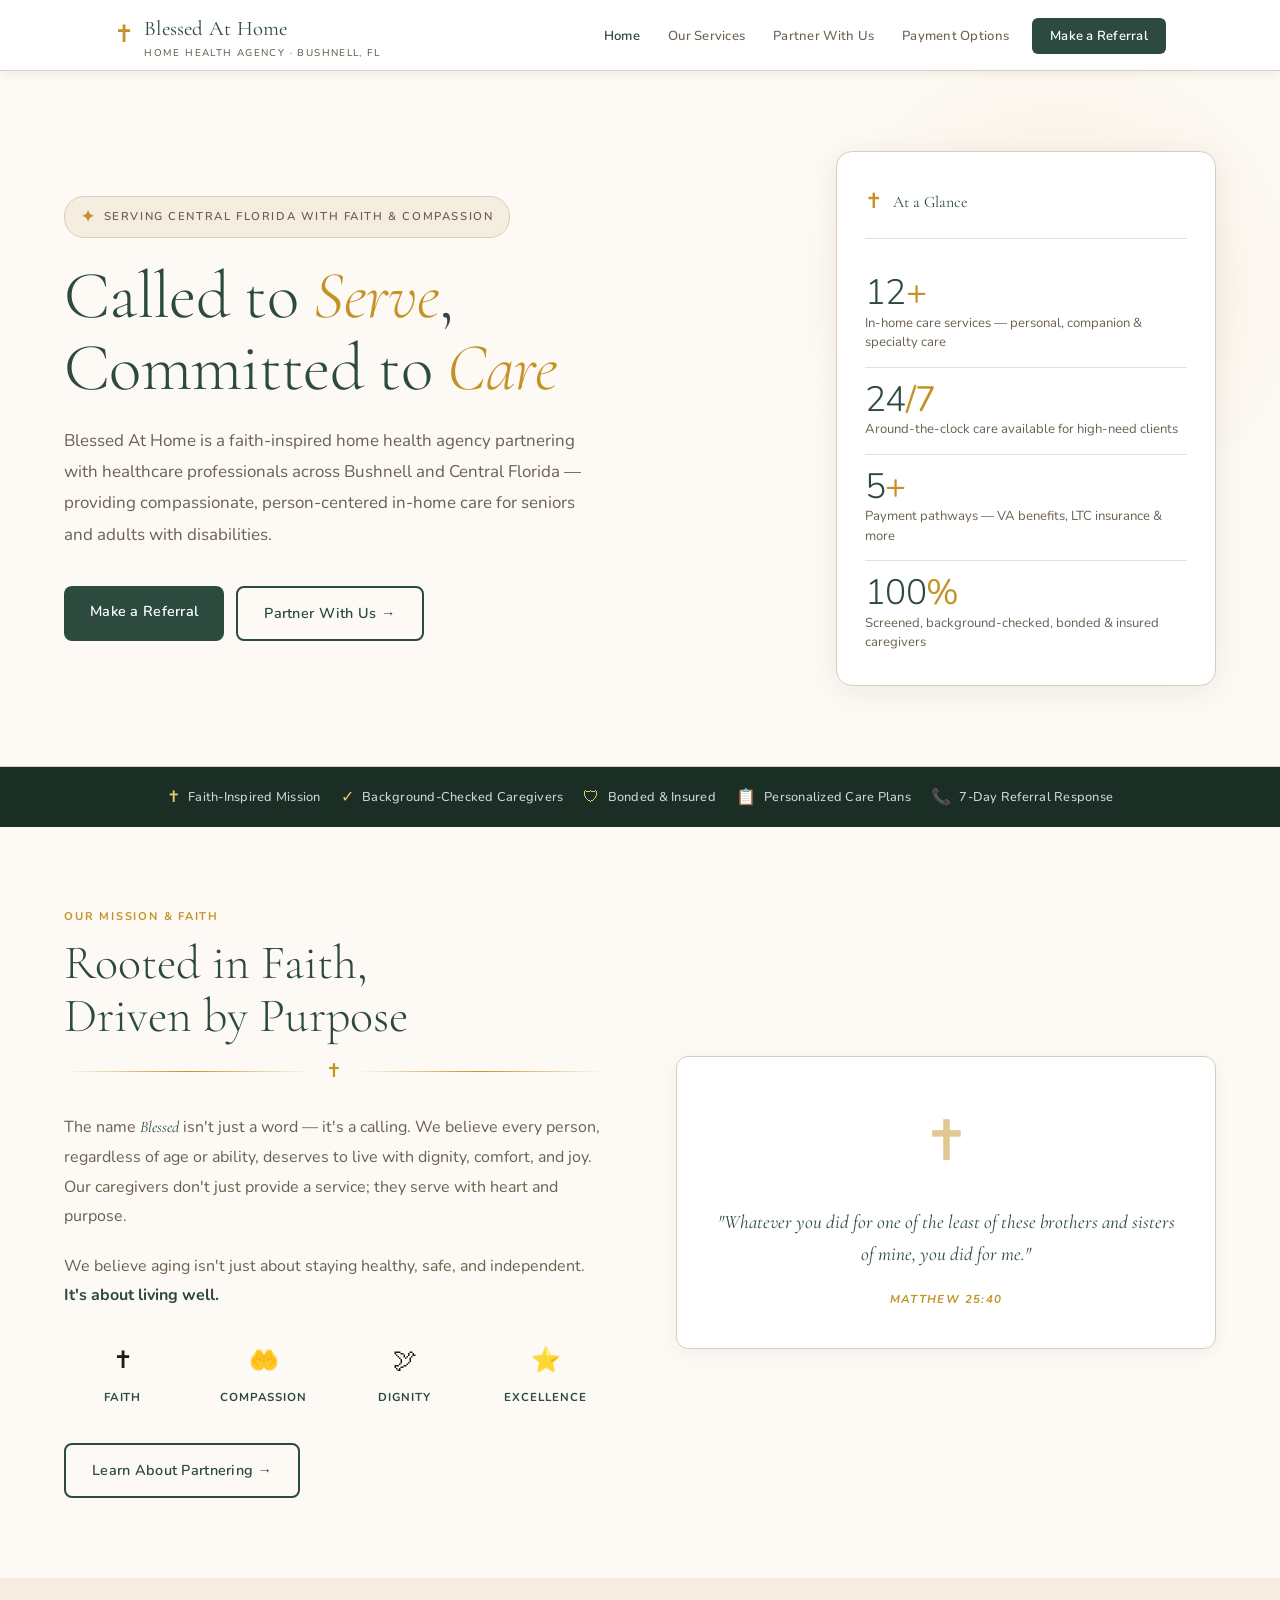
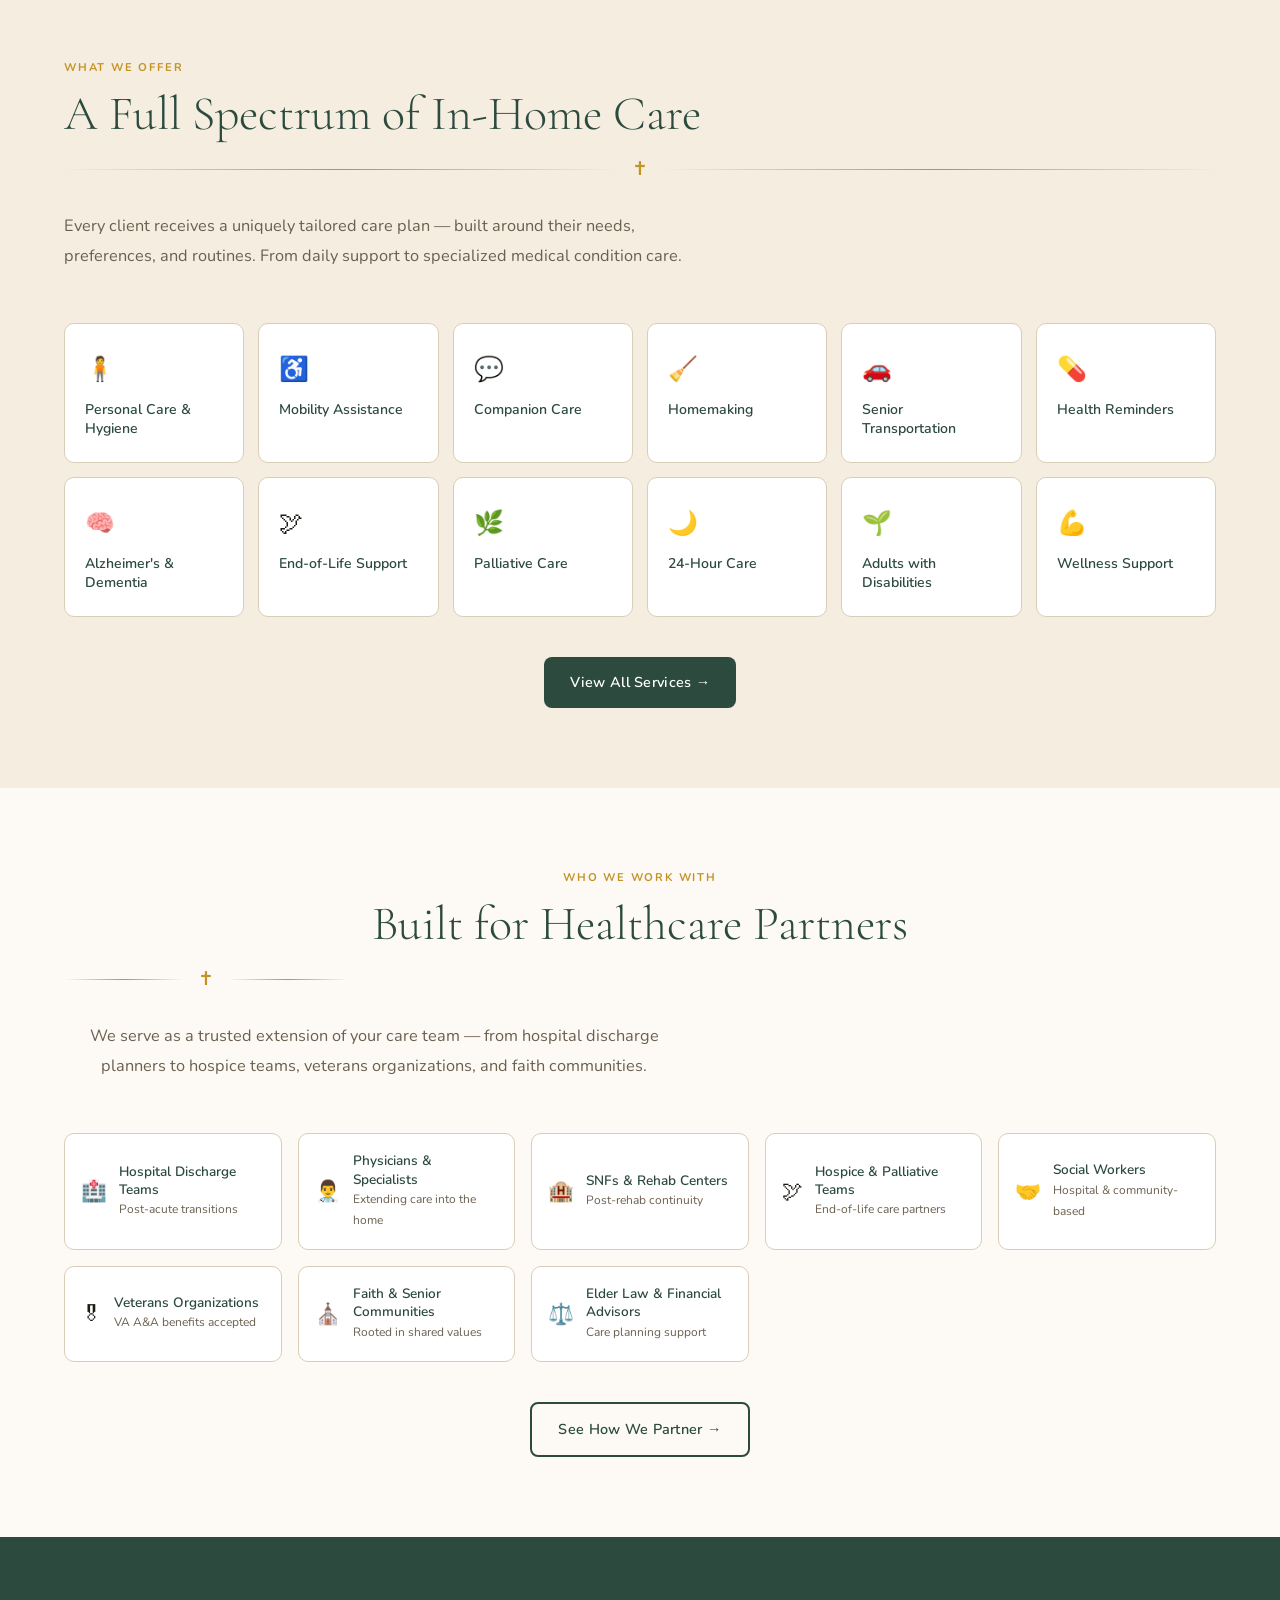
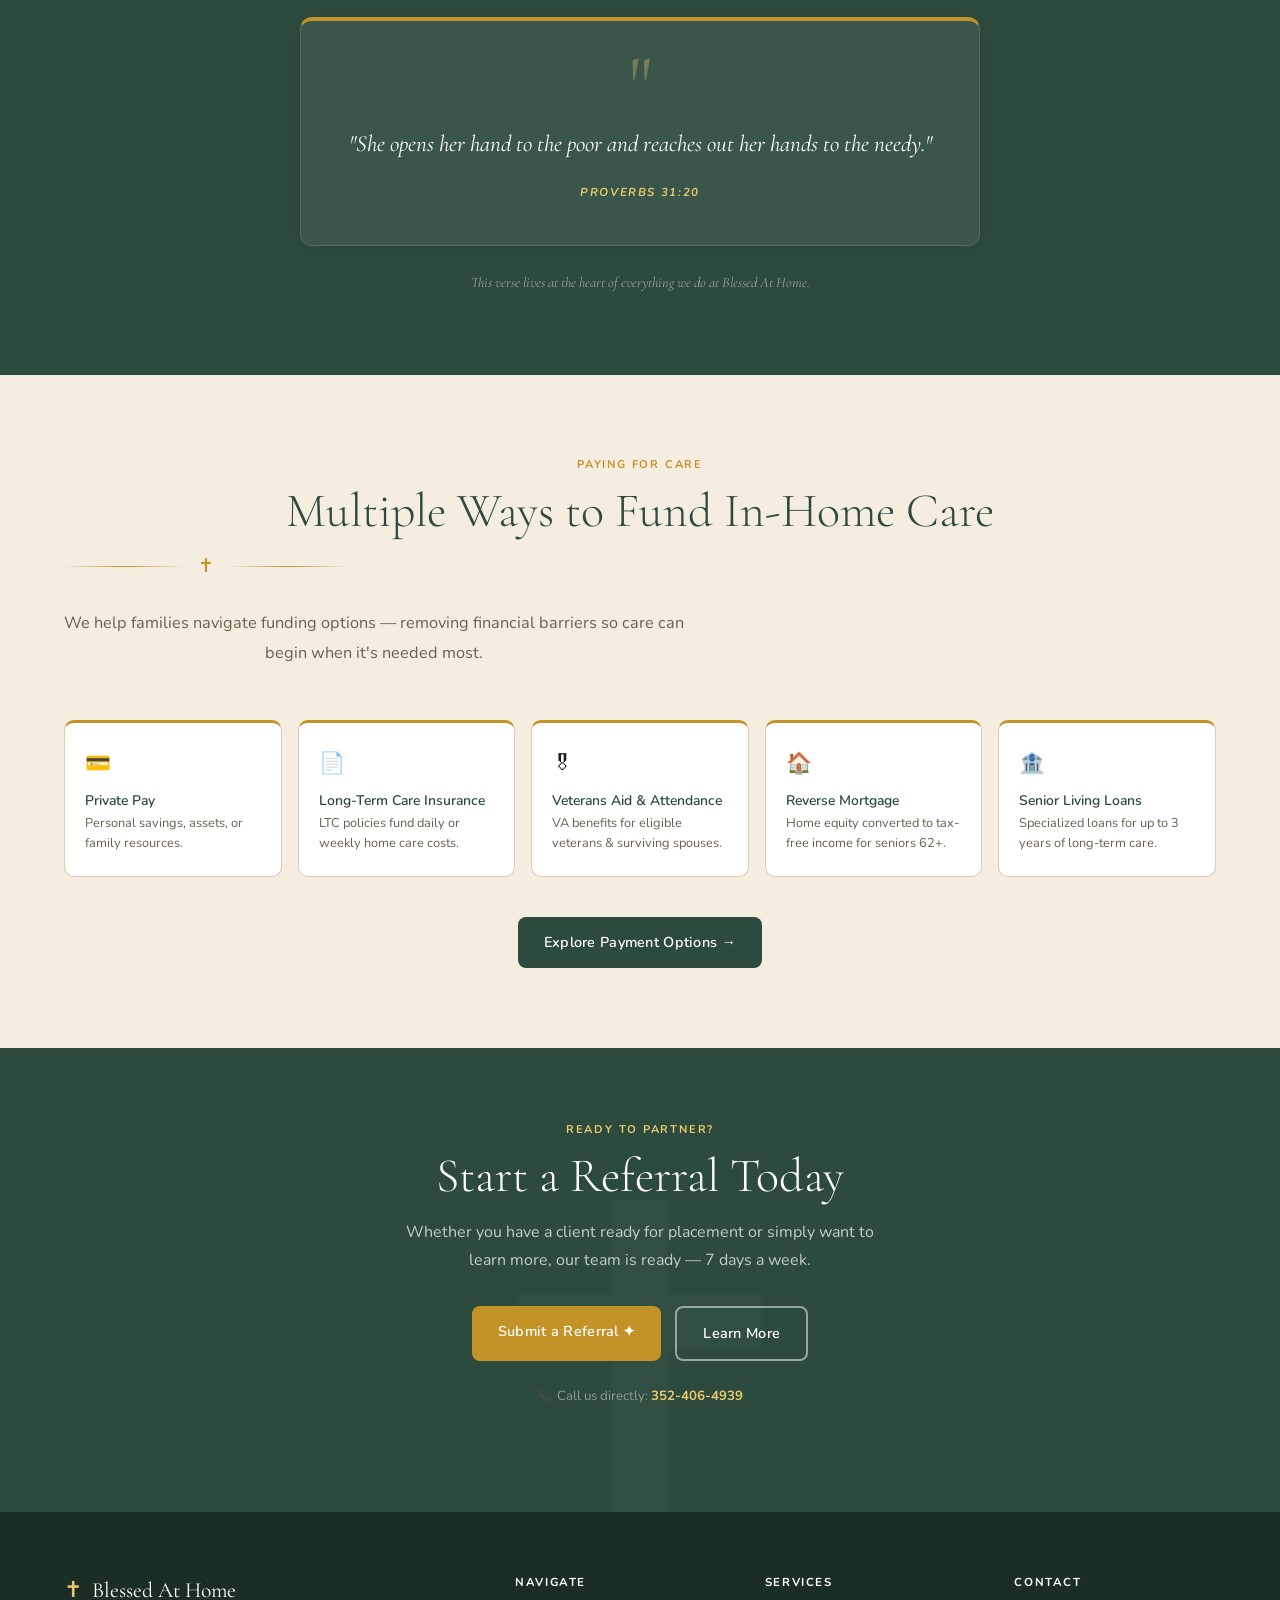
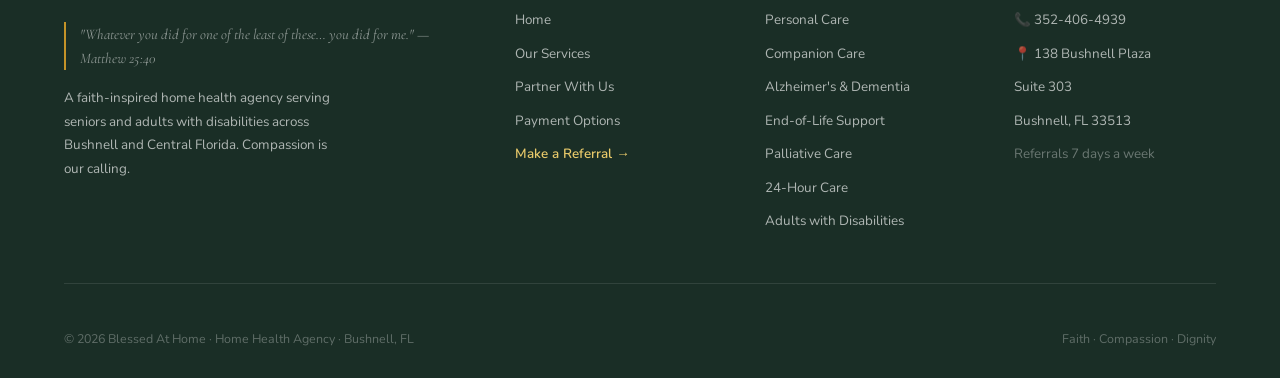
==== commit 63b131bd: "fix: responsive layout improvements across all pages" ====
--- a/index.html
+++ b/index.html
@@ -44,8 +44,8 @@
       margin: 0 auto;
       width: 100%;
       display: grid;
-      grid-template-columns: 1fr 380px;
-      gap: 60px;
+      grid-template-columns: 1fr minmax(0, 380px);
+      gap: 48px;
       align-items: center;
       padding: 80px 0;
       position: relative;
@@ -233,24 +233,35 @@
     .pay-pill h3 { font-family: 'Nunito', sans-serif; font-size: 0.87rem; font-weight: 600; color: var(--forest); margin-bottom: 4px; }
     .pay-pill p { font-size: 0.8rem; color: var(--muted); line-height: 1.55; }
 
-    @media (max-width: 900px) {
+    @media (max-width: 1060px) {
       .home-hero-inner { grid-template-columns: 1fr; gap: 32px; }
       .home-hero::after { display: none; }
+      .home-hero::before { display: none; }
+      .hero-panel { max-width: 560px; }
+    }
+    @media (max-width: 900px) {
       .about-grid { grid-template-columns: 1fr; gap: 32px; }
       .hero-panel { max-width: 100%; }
     }
     @media (max-width: 680px) {
       .home-hero { padding: 0 4%; }
-      .home-hero-inner { padding: 48px 0 40px; gap: 28px; }
+      .home-hero-inner { padding: 48px 0 40px; gap: 24px; }
       .hero-panel { padding: 22px 18px; }
       .stat-big { font-size: 1.8rem; }
-      .values-row { gap: 14px; }
+      .values-row { flex-wrap: wrap; gap: 12px; }
+      .value-item { min-width: 60px; }
       .value-item .vi { font-size: 1.2rem; }
       .svc-mini-grid { grid-template-columns: repeat(2, 1fr); gap: 10px; }
       .svc-tile { padding: 18px 14px; }
       .svc-tile .icon { font-size: 1.2rem; margin-bottom: 7px; }
       .partner-chips { grid-template-columns: 1fr; gap: 10px; }
       .pay-pills { grid-template-columns: 1fr; gap: 12px; }
+    }
+    @media (max-width: 400px) {
+      .hero-eyebrow { font-size: 0.62rem; padding: 5px 12px; }
+      .svc-mini-grid { grid-template-columns: 1fr 1fr; }
+      .hero-btns { flex-direction: column; }
+      .hero-btns .btn { width: 100%; text-align: center; }
     }
   </style>
 </head>
--- a/site.css
+++ b/site.css
@@ -220,8 +220,9 @@
   display: flex;
   align-items: center;
   justify-content: center;
-  gap: 32px;
+  gap: 20px;
   flex-wrap: wrap;
+  overflow-x: hidden;
 }
 .trust-item {
   display: flex;
@@ -232,6 +233,7 @@
   font-weight: 500;
   color: rgba(255,255,255,0.8);
   letter-spacing: 0.02em;
+  white-space: nowrap;
 }
 .trust-dot { color: var(--gold-lt); font-size: 1rem; }
 
@@ -403,6 +405,20 @@
   font-weight: 600;
   color: var(--forest);
   margin-bottom: 0;
+}
+
+/* ══════════════════════════════════════
+   CARD GRIDS
+══════════════════════════════════════ */
+.card-grid {
+  display: grid;
+  grid-template-columns: repeat(auto-fill, minmax(280px, 1fr));
+  gap: 20px;
+}
+.card-grid-3 {
+  display: grid;
+  grid-template-columns: repeat(3, 1fr);
+  gap: 20px;
 }
 
 /* ══════════════════════════════════════
@@ -775,8 +791,21 @@
   h1 { font-size: clamp(2.2rem, 6vw, 3.2rem); }
   h2 { font-size: clamp(1.7rem, 4vw, 2.4rem); }
 
-  .trust-bar { gap: 18px; padding: 14px 4%; }
+  .trust-bar { gap: 14px; padding: 14px 4%; }
   .trust-item { font-size: 0.75rem; }
+
+  .card-grid-3 { grid-template-columns: repeat(2, 1fr); }
+}
+
+/* ══════════════════════════════════════
+   RESPONSIVE — MID-TABLET (≤768px)
+══════════════════════════════════════ */
+@media (max-width: 768px) {
+  .section { padding: 60px 4%; }
+  .trust-bar { gap: 10px; }
+  .trust-item { font-size: 0.73rem; }
+  .card-grid-3 { grid-template-columns: 1fr; }
+  .card-grid { grid-template-columns: 1fr; }
 }
 
 /* ══════════════════════════════════════
@@ -807,12 +836,16 @@
 
   /* Trust bar */
   .trust-bar {
-    gap: 10px;
+    gap: 8px;
     padding: 12px 4%;
     justify-content: flex-start;
+    overflow-x: auto;
+    -webkit-overflow-scrolling: touch;
+    scrollbar-width: none;
   }
-  .trust-item { font-size: 0.74rem; gap: 6px; }
-  .trust-dot { font-size: 0.85rem; }
+  .trust-bar::-webkit-scrollbar { display: none; }
+  .trust-item { font-size: 0.72rem; gap: 5px; flex-shrink: 0; }
+  .trust-dot { font-size: 0.8rem; }
 
   /* Forms */
   .form-row { grid-template-columns: 1fr; gap: 0; }
@@ -826,7 +859,7 @@
 
   /* Cards */
   .card-grid,
-  .card-grid-3 { grid-template-columns: 1fr; }
+  .card-grid-3 { grid-template-columns: 1fr !important; }
 
   /* Process */
   .process-row { grid-template-columns: 1fr 1fr; }
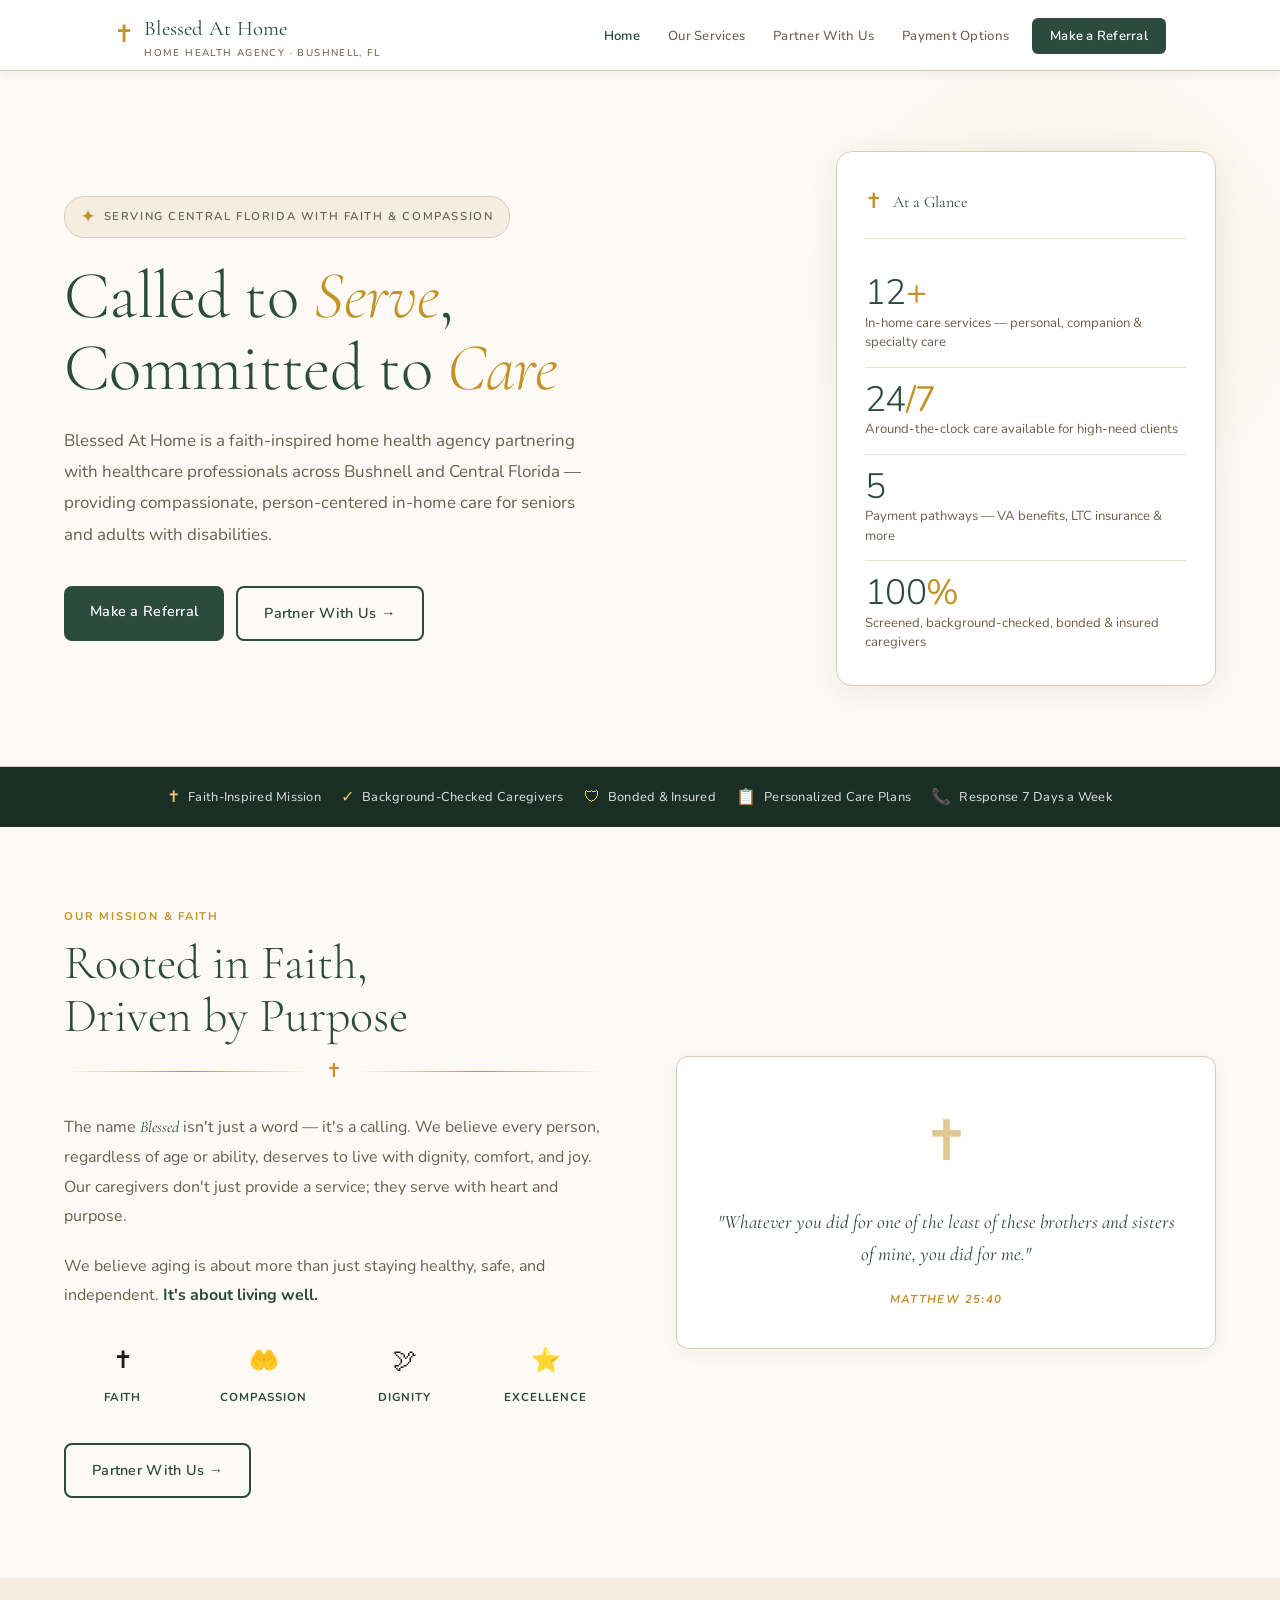
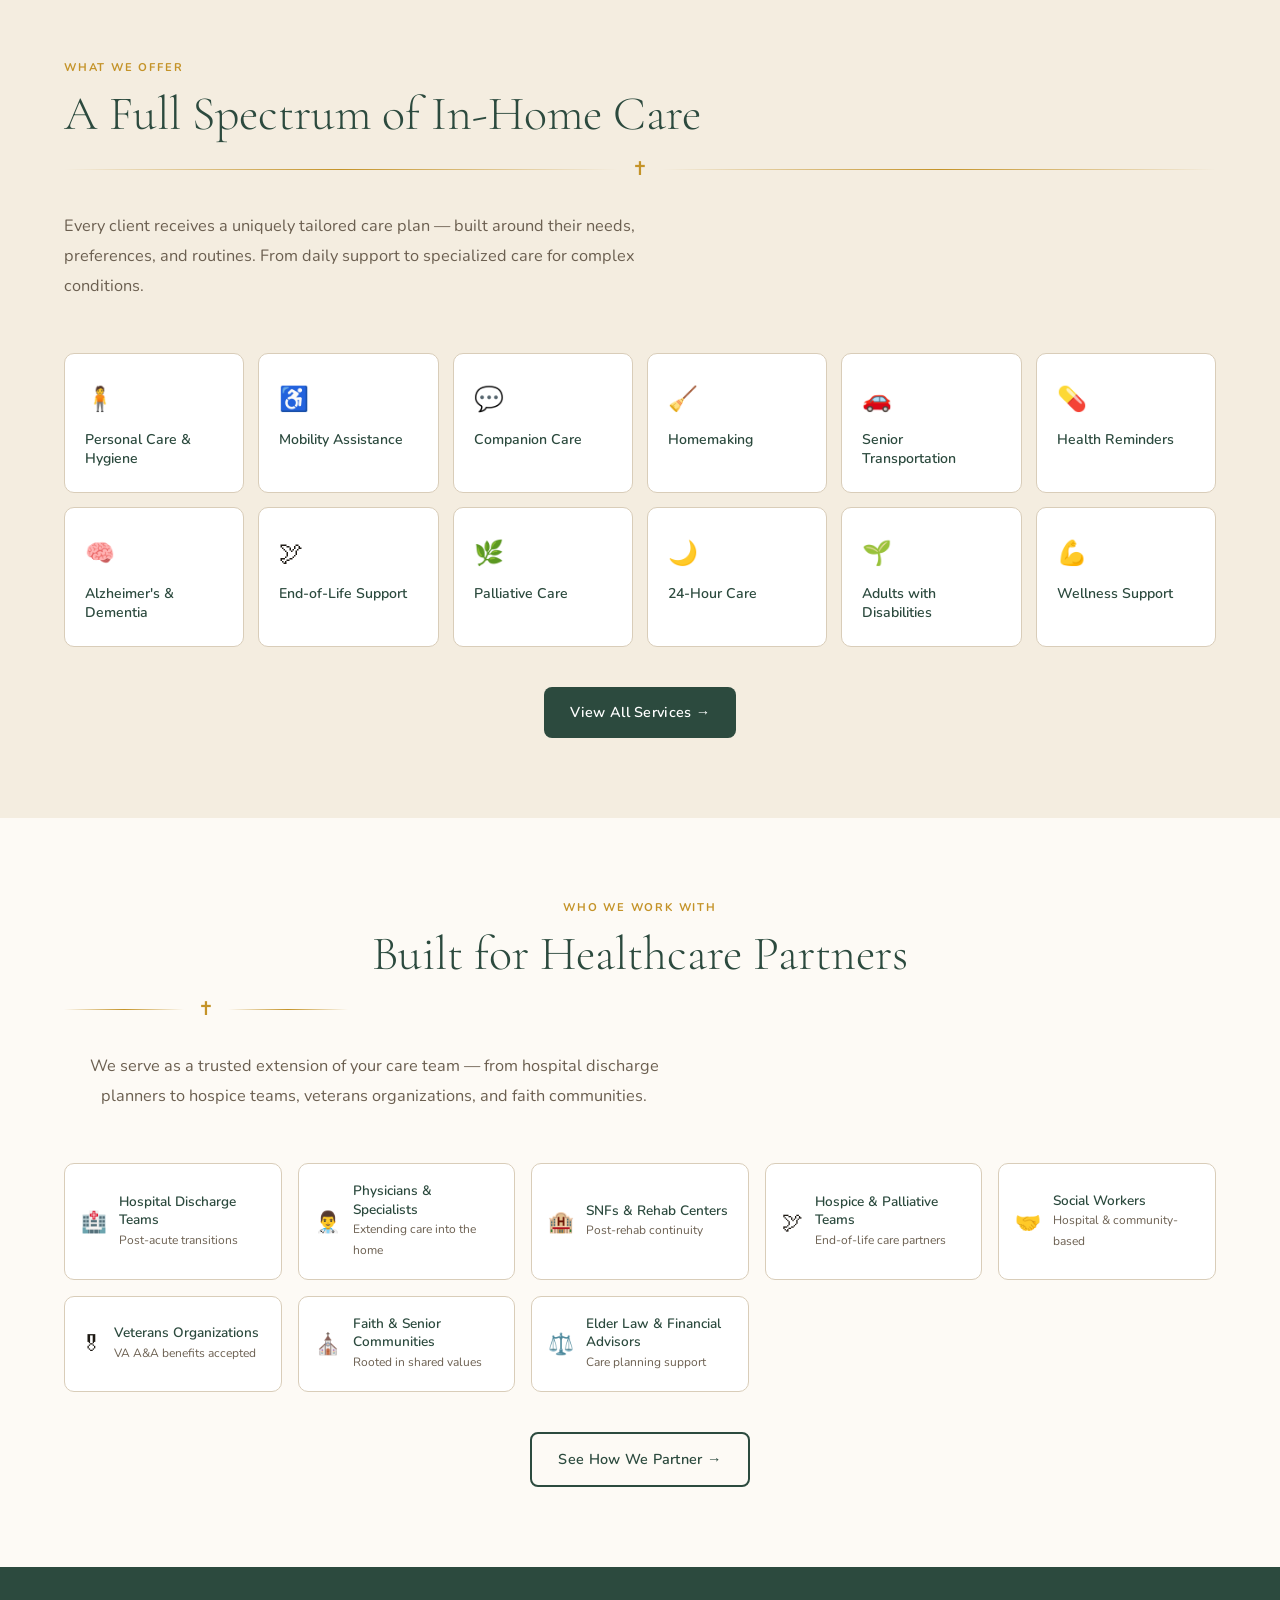
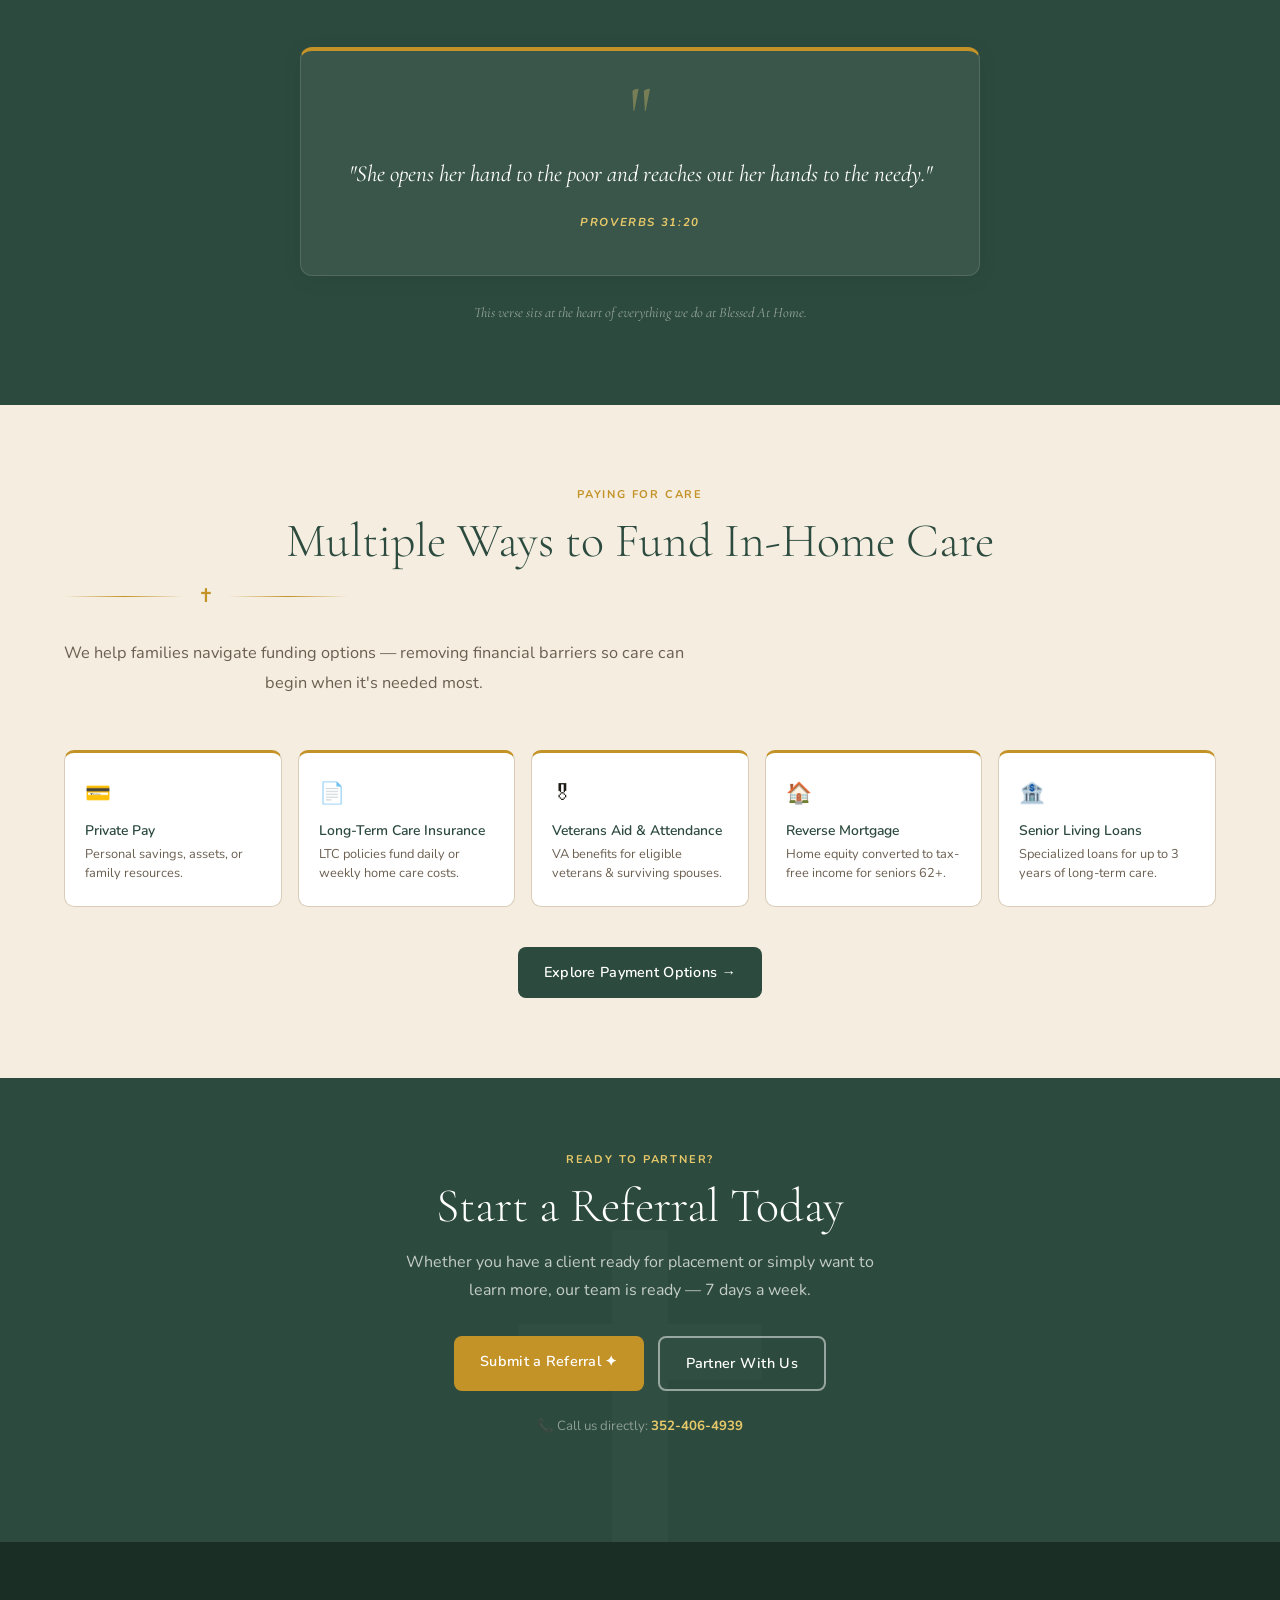
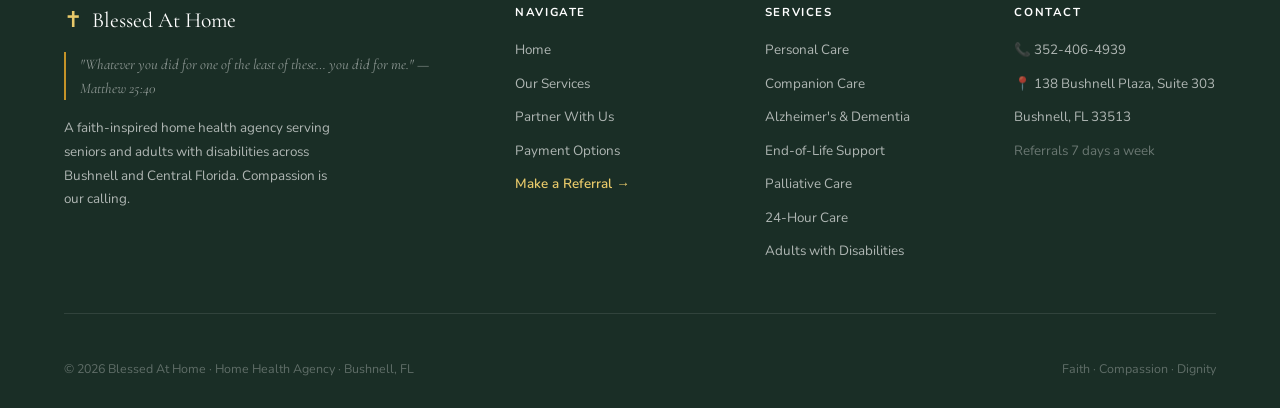
==== commit b948dfdd: "copy: audit fixes — clarity, accuracy, and consistency pass on landing page" ====
--- a/index.html
+++ b/index.html
@@ -324,7 +324,7 @@
         <div class="stat-label">Around-the-clock care available for high-need clients</div>
       </div>
       <div class="stat-item">
-        <div class="stat-big">5<span>+</span></div>
+        <div class="stat-big">5</div>
         <div class="stat-label">Payment pathways — VA benefits, LTC insurance &amp; more</div>
       </div>
       <div class="stat-item">
@@ -341,7 +341,7 @@
   <div class="trust-item"><span class="trust-dot">✓</span> Background-Checked Caregivers</div>
   <div class="trust-item"><span class="trust-dot">🛡</span> Bonded &amp; Insured</div>
   <div class="trust-item"><span class="trust-dot">📋</span> Personalized Care Plans</div>
-  <div class="trust-item"><span class="trust-dot">📞</span> 7-Day Referral Response</div>
+  <div class="trust-item"><span class="trust-dot">📞</span> Response 7 Days a Week</div>
 </div>
 
 <!-- ABOUT / MISSION -->
@@ -352,14 +352,14 @@
       <h2 style="color:var(--forest)">Rooted in Faith,<br/>Driven by Purpose</h2>
       <div class="faith-rule"><span>✝</span></div>
       <p style="color:var(--muted);font-size:1rem;line-height:1.85;margin-bottom:20px;">The name <em style="font-family:'Cormorant Garamond',serif;color:var(--forest);">Blessed</em> isn't just a word — it's a calling. We believe every person, regardless of age or ability, deserves to live with dignity, comfort, and joy. Our caregivers don't just provide a service; they serve with heart and purpose.</p>
-      <p style="color:var(--muted);font-size:1rem;line-height:1.85;margin-bottom:28px;">We believe aging isn't just about staying healthy, safe, and independent. <strong style="color:var(--forest);">It's about living well.</strong></p>
+      <p style="color:var(--muted);font-size:1rem;line-height:1.85;margin-bottom:28px;">We believe aging is about more than just staying healthy, safe, and independent. <strong style="color:var(--forest);">It's about living well.</strong></p>
       <div class="values-row">
         <div class="value-item"><div class="vi">✝</div><div class="vl">Faith</div></div>
         <div class="value-item"><div class="vi">🤲</div><div class="vl">Compassion</div></div>
         <div class="value-item"><div class="vi">🕊</div><div class="vl">Dignity</div></div>
         <div class="value-item"><div class="vi">⭐</div><div class="vl">Excellence</div></div>
       </div>
-      <a href="partners.html" class="btn btn-outline-forest" style="margin-top:8px;">Learn About Partnering →</a>
+      <a href="partners.html" class="btn btn-outline-forest" style="margin-top:8px;">Partner With Us →</a>
     </div>
     <div class="about-verse">
       <span class="cross-big">✝</span>
@@ -375,7 +375,7 @@
     <div class="eyebrow-label">What We Offer</div>
     <h2 style="color:var(--forest)">A Full Spectrum of In-Home Care</h2>
     <div class="faith-rule"><span>✝</span></div>
-    <p class="section-intro">Every client receives a uniquely tailored care plan — built around their needs, preferences, and routines. From daily support to specialized medical condition care.</p>
+    <p class="section-intro">Every client receives a uniquely tailored care plan — built around their needs, preferences, and routines. From daily support to specialized care for complex conditions.</p>
     <div class="svc-mini-grid">
       <a href="services.html" class="svc-tile"><div class="icon">🧍</div><h3>Personal Care &amp; Hygiene</h3></a>
       <a href="services.html" class="svc-tile"><div class="icon">♿</div><h3>Mobility Assistance</h3></a>
@@ -427,7 +427,7 @@
       <blockquote style="color:var(--white);font-size:1.45rem;">"She opens her hand to the poor and reaches out her hands to the needy."</blockquote>
       <cite style="color:var(--gold-lt);">Proverbs 31:20</cite>
     </div>
-    <p style="color:rgba(255,255,255,0.5);margin-top:24px;font-size:0.9rem;font-style:italic;font-family:'Cormorant Garamond',serif;">This verse lives at the heart of everything we do at Blessed At Home.</p>
+    <p style="color:rgba(255,255,255,0.5);margin-top:24px;font-size:0.9rem;font-style:italic;font-family:'Cormorant Garamond',serif;">This verse sits at the heart of everything we do at Blessed At Home.</p>
   </div>
 </section>
 
@@ -458,7 +458,7 @@
   <p>Whether you have a client ready for placement or simply want to learn more, our team is ready — 7 days a week.</p>
   <div class="cta-actions">
     <a href="referral.html" class="btn btn-gold">Submit a Referral ✦</a>
-    <a href="partners.html" class="btn btn-outline-white">Learn More</a>
+    <a href="partners.html" class="btn btn-outline-white">Partner With Us</a>
   </div>
   <p style="color:rgba(255,255,255,0.45);font-size:0.83rem;margin-top:24px;position:relative;">📞 Call us directly: <strong style="color:var(--gold-lt);">352-406-4939</strong></p>
 </div>
@@ -498,8 +498,7 @@
         <h4>Contact</h4>
         <ul>
           <li>📞 352-406-4939</li>
-          <li>📍 138 Bushnell Plaza</li>
-          <li>Suite 303</li>
+          <li>📍 138 Bushnell Plaza, Suite 303</li>
           <li>Bushnell, FL 33513</li>
           <li style="margin-top:10px;color:rgba(255,255,255,0.35);">Referrals 7 days a week</li>
         </ul>
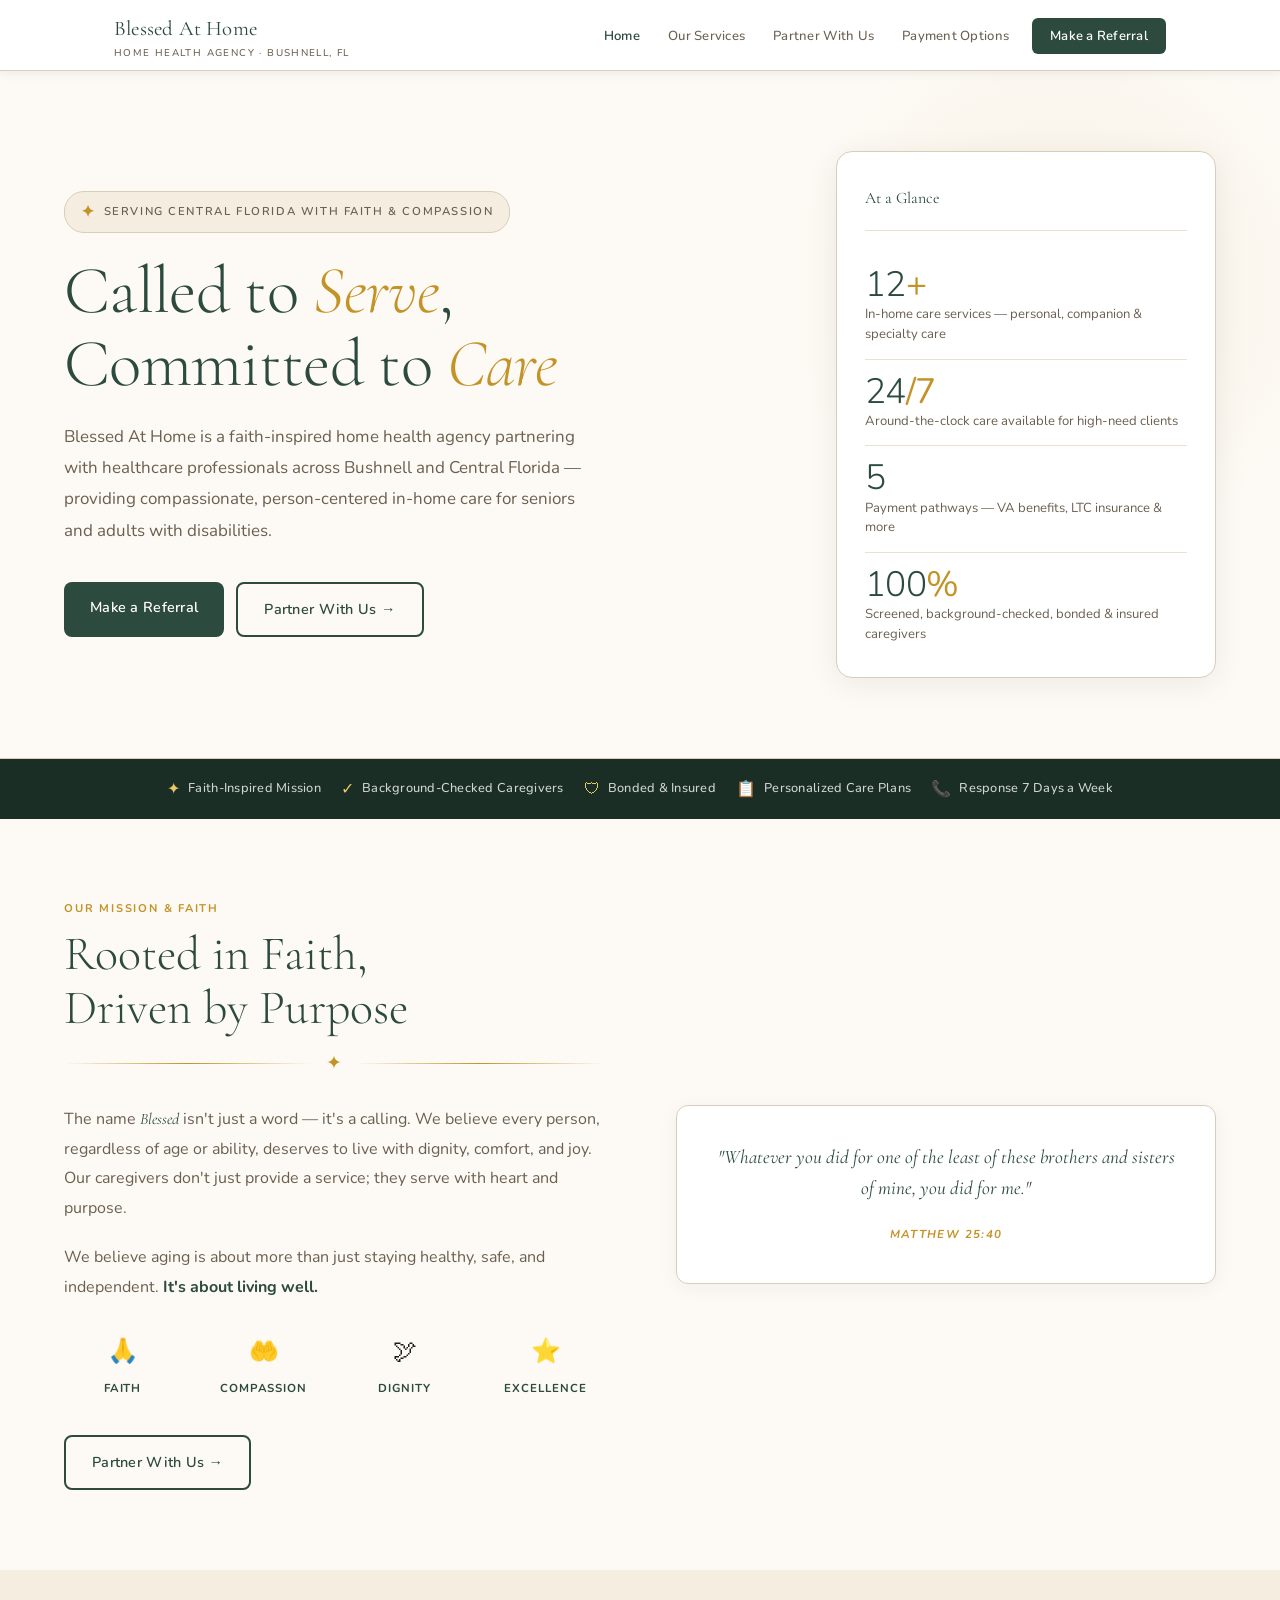
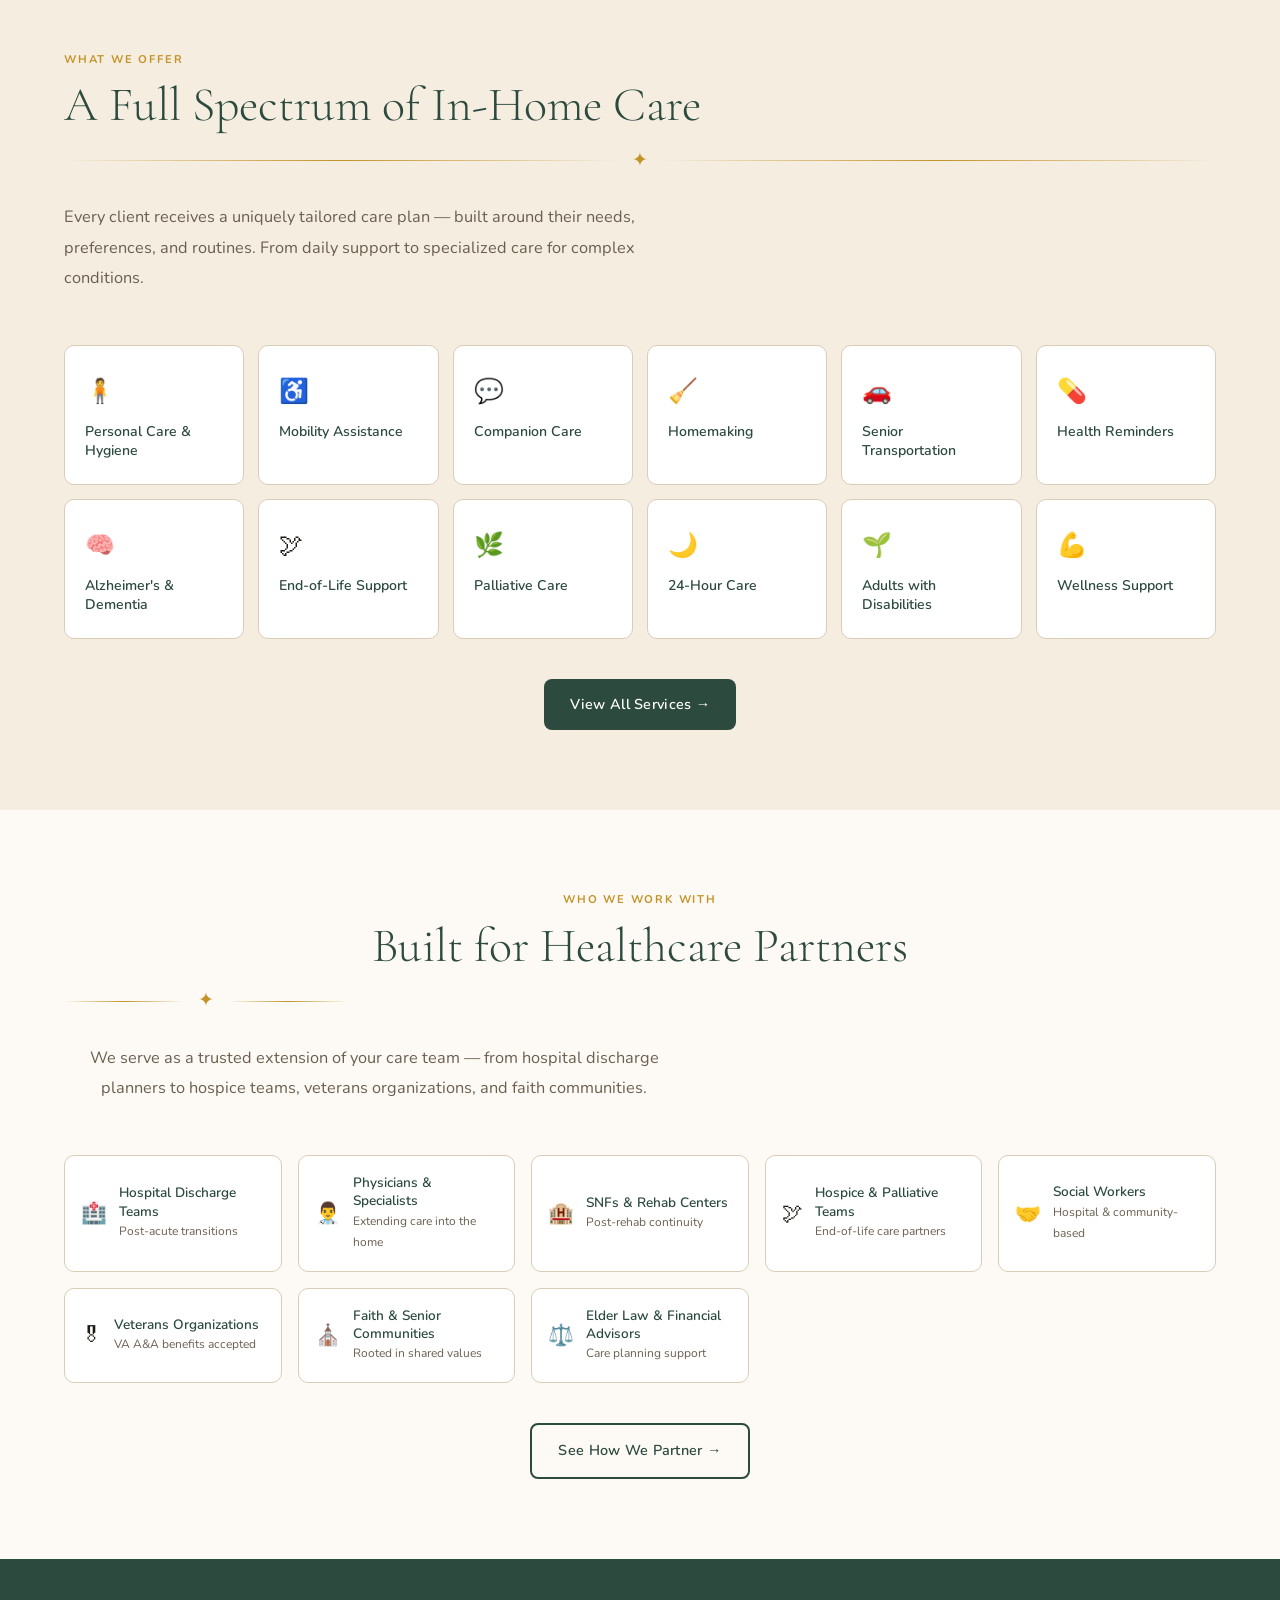
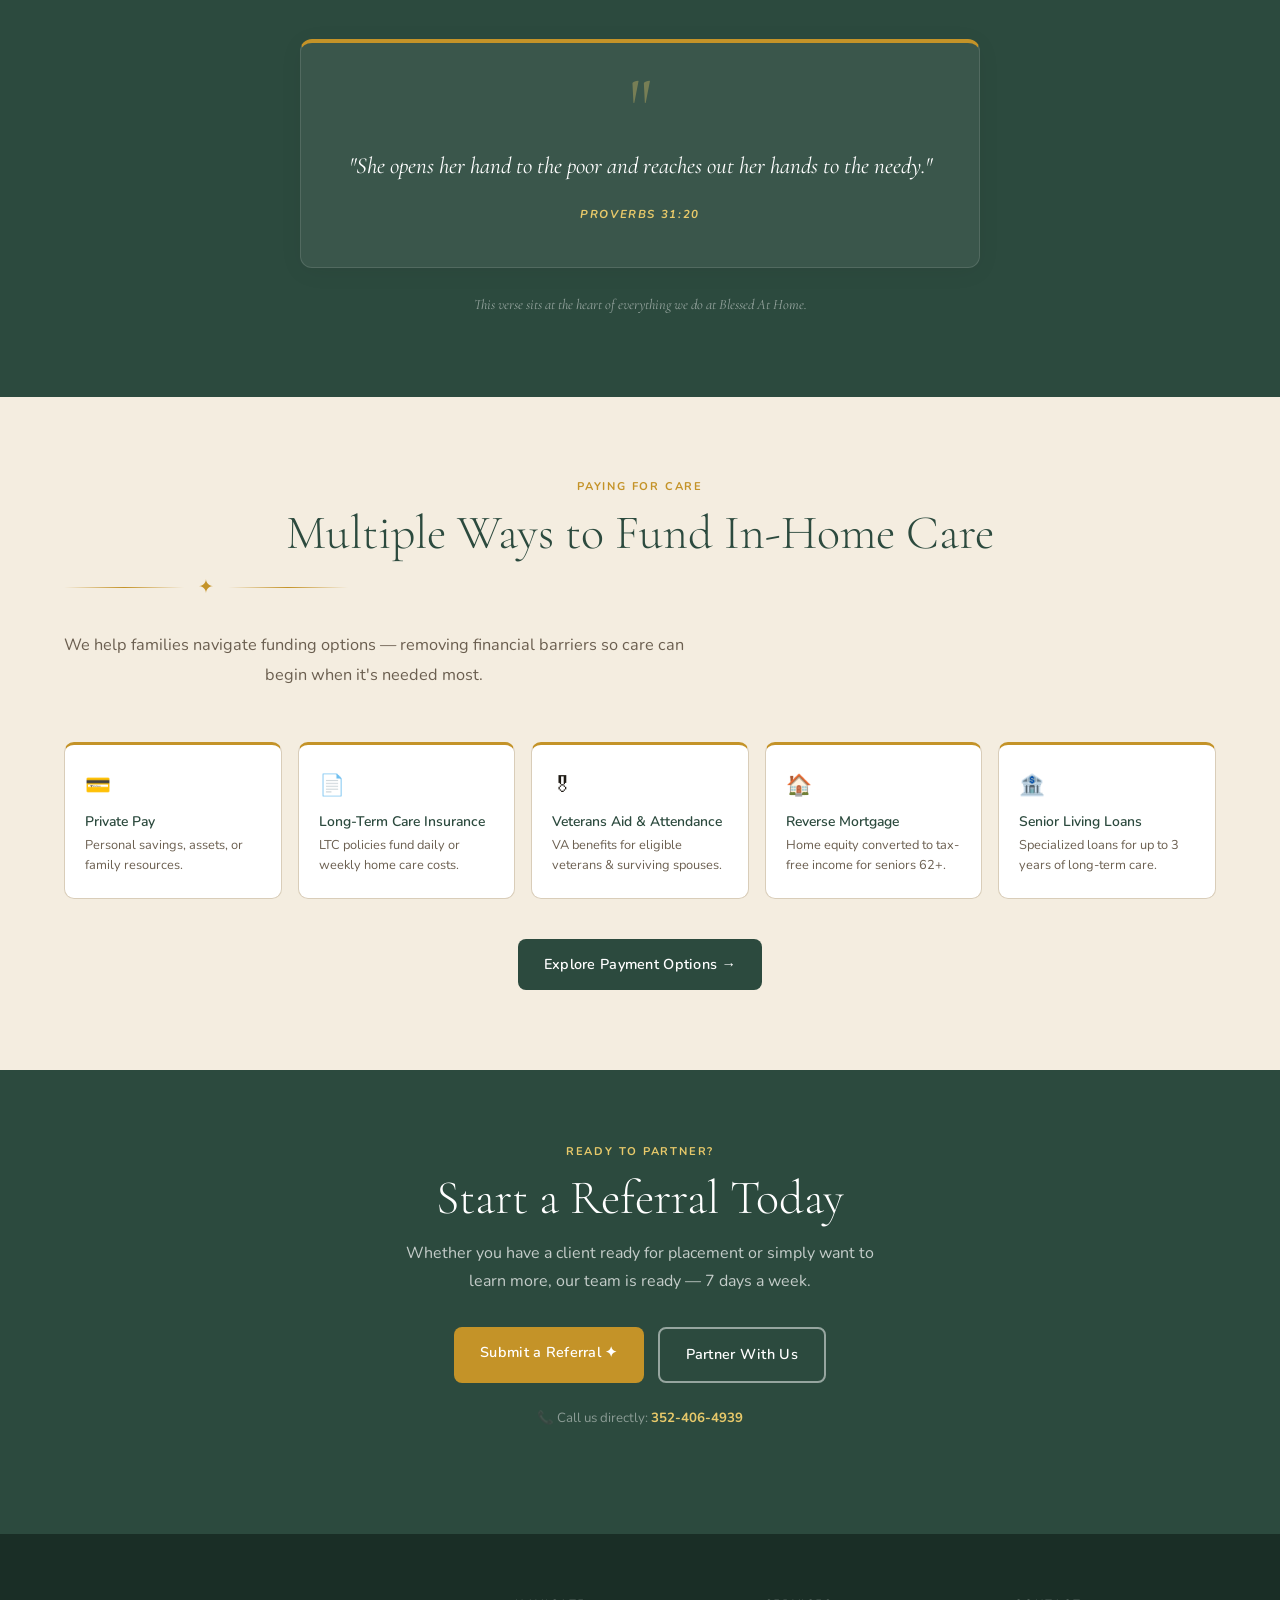
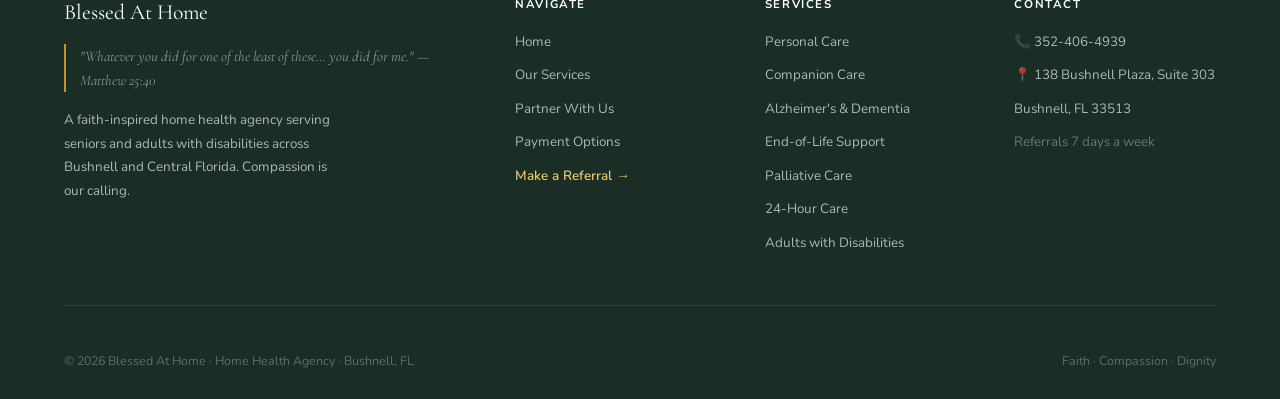
==== commit 6b4550bd: "design: remove all cross symbols from landing page" ====
--- a/index.html
+++ b/index.html
@@ -27,18 +27,7 @@
       background: radial-gradient(circle, rgba(196,147,40,0.1) 0%, transparent 65%);
       pointer-events: none;
     }
-    .home-hero::after {
-      content: '✝';
-      position: absolute;
-      right: 8%;
-      top: 50%;
-      transform: translateY(-50%);
-      font-family: 'Cormorant Garamond', serif;
-      font-size: 22rem;
-      color: var(--sand);
-      pointer-events: none;
-      line-height: 1;
-    }
+    .home-hero::after { display: none; }
     .home-hero-inner {
       max-width: 1180px;
       margin: 0 auto;
@@ -271,7 +260,6 @@
 <nav class="site-nav">
   <div class="nav-inner">
     <a href="index.html" class="nav-logo">
-      <span class="cross-mark">✝</span>
       <div>
         Blessed At Home
         <span class="logo-tagline">Home Health Agency · Bushnell, FL</span>
@@ -312,7 +300,6 @@
     </div>
     <div class="hero-panel">
       <div class="panel-head">
-        <span class="cross">✝</span>
         <span>At a Glance</span>
       </div>
       <div class="stat-item">
@@ -337,7 +324,7 @@
 
 <!-- TRUST BAR -->
 <div class="trust-bar">
-  <div class="trust-item"><span class="trust-dot">✝</span> Faith-Inspired Mission</div>
+  <div class="trust-item"><span class="trust-dot">✦</span> Faith-Inspired Mission</div>
   <div class="trust-item"><span class="trust-dot">✓</span> Background-Checked Caregivers</div>
   <div class="trust-item"><span class="trust-dot">🛡</span> Bonded &amp; Insured</div>
   <div class="trust-item"><span class="trust-dot">📋</span> Personalized Care Plans</div>
@@ -350,11 +337,11 @@
     <div>
       <div class="eyebrow-label">Our Mission &amp; Faith</div>
       <h2 style="color:var(--forest)">Rooted in Faith,<br/>Driven by Purpose</h2>
-      <div class="faith-rule"><span>✝</span></div>
+      <div class="faith-rule"><span>✦</span></div>
       <p style="color:var(--muted);font-size:1rem;line-height:1.85;margin-bottom:20px;">The name <em style="font-family:'Cormorant Garamond',serif;color:var(--forest);">Blessed</em> isn't just a word — it's a calling. We believe every person, regardless of age or ability, deserves to live with dignity, comfort, and joy. Our caregivers don't just provide a service; they serve with heart and purpose.</p>
       <p style="color:var(--muted);font-size:1rem;line-height:1.85;margin-bottom:28px;">We believe aging is about more than just staying healthy, safe, and independent. <strong style="color:var(--forest);">It's about living well.</strong></p>
       <div class="values-row">
-        <div class="value-item"><div class="vi">✝</div><div class="vl">Faith</div></div>
+        <div class="value-item"><div class="vi">🙏</div><div class="vl">Faith</div></div>
         <div class="value-item"><div class="vi">🤲</div><div class="vl">Compassion</div></div>
         <div class="value-item"><div class="vi">🕊</div><div class="vl">Dignity</div></div>
         <div class="value-item"><div class="vi">⭐</div><div class="vl">Excellence</div></div>
@@ -362,7 +349,6 @@
       <a href="partners.html" class="btn btn-outline-forest" style="margin-top:8px;">Partner With Us →</a>
     </div>
     <div class="about-verse">
-      <span class="cross-big">✝</span>
       <blockquote>"Whatever you did for one of the least of these brothers and sisters of mine, you did for me."</blockquote>
       <cite>Matthew 25:40</cite>
     </div>
@@ -374,7 +360,7 @@
   <div class="section-inner">
     <div class="eyebrow-label">What We Offer</div>
     <h2 style="color:var(--forest)">A Full Spectrum of In-Home Care</h2>
-    <div class="faith-rule"><span>✝</span></div>
+    <div class="faith-rule"><span>✦</span></div>
     <p class="section-intro">Every client receives a uniquely tailored care plan — built around their needs, preferences, and routines. From daily support to specialized care for complex conditions.</p>
     <div class="svc-mini-grid">
       <a href="services.html" class="svc-tile"><div class="icon">🧍</div><h3>Personal Care &amp; Hygiene</h3></a>
@@ -401,7 +387,7 @@
   <div class="section-inner">
     <div class="eyebrow-label center">Who We Work With</div>
     <h2 style="color:var(--forest);text-align:center;">Built for Healthcare Partners</h2>
-    <div class="faith-rule center"><span>✝</span></div>
+    <div class="faith-rule center"><span>✦</span></div>
     <p class="section-intro center">We serve as a trusted extension of your care team — from hospital discharge planners to hospice teams, veterans organizations, and faith communities.</p>
     <div class="partner-chips">
       <div class="partner-chip"><div class="p-icon">🏥</div><div><div class="p-name">Hospital Discharge Teams</div><div class="p-sub">Post-acute transitions</div></div></div>
@@ -436,7 +422,7 @@
   <div class="section-inner">
     <div class="eyebrow-label center">Paying for Care</div>
     <h2 style="color:var(--forest);text-align:center;">Multiple Ways to Fund In-Home Care</h2>
-    <div class="faith-rule center"><span>✝</span></div>
+    <div class="faith-rule center"><span>✦</span></div>
     <p class="section-intro center">We help families navigate funding options — removing financial barriers so care can begin when it's needed most.</p>
     <div class="pay-pills">
       <div class="pay-pill"><div class="pi">💳</div><h3>Private Pay</h3><p>Personal savings, assets, or family resources.</p></div>
@@ -468,7 +454,7 @@
   <div class="footer-inner">
     <div class="footer-top">
       <div class="footer-brand">
-        <div class="logo"><span class="cross">✝</span> Blessed At Home</div>
+        <div class="logo">Blessed At Home</div>
         <div class="footer-verse">"Whatever you did for one of the least of these… you did for me." — Matthew 25:40</div>
         <p>A faith-inspired home health agency serving seniors and adults with disabilities across Bushnell and Central Florida. Compassion is our calling.</p>
       </div>
--- a/site.css
+++ b/site.css
@@ -623,17 +623,7 @@
   position: relative;
   overflow: hidden;
 }
-.cta-banner::before {
-  content: '✝';
-  position: absolute;
-  font-size: 30rem;
-  color: rgba(255,255,255,0.02);
-  top: -80px;
-  left: 50%;
-  transform: translateX(-50%);
-  pointer-events: none;
-  font-family: serif;
-}
+.cta-banner::before { display: none; }
 .cta-banner .eyebrow-label { color: var(--gold-lt); position: relative; }
 .cta-banner h2 { color: var(--white); margin-bottom: 14px; position: relative; }
 .cta-banner p { color: rgba(255,255,255,0.72); max-width: 500px; margin: 0 auto 32px; position: relative; }
@@ -872,6 +862,7 @@
 
   /* CTA banner */
   .cta-banner { padding: 52px 4%; }
+  .cta-banner::before { display: none; }
   .cta-actions { flex-direction: column; align-items: center; }
   .cta-actions .btn { width: 100%; max-width: 320px; text-align: center; }
 
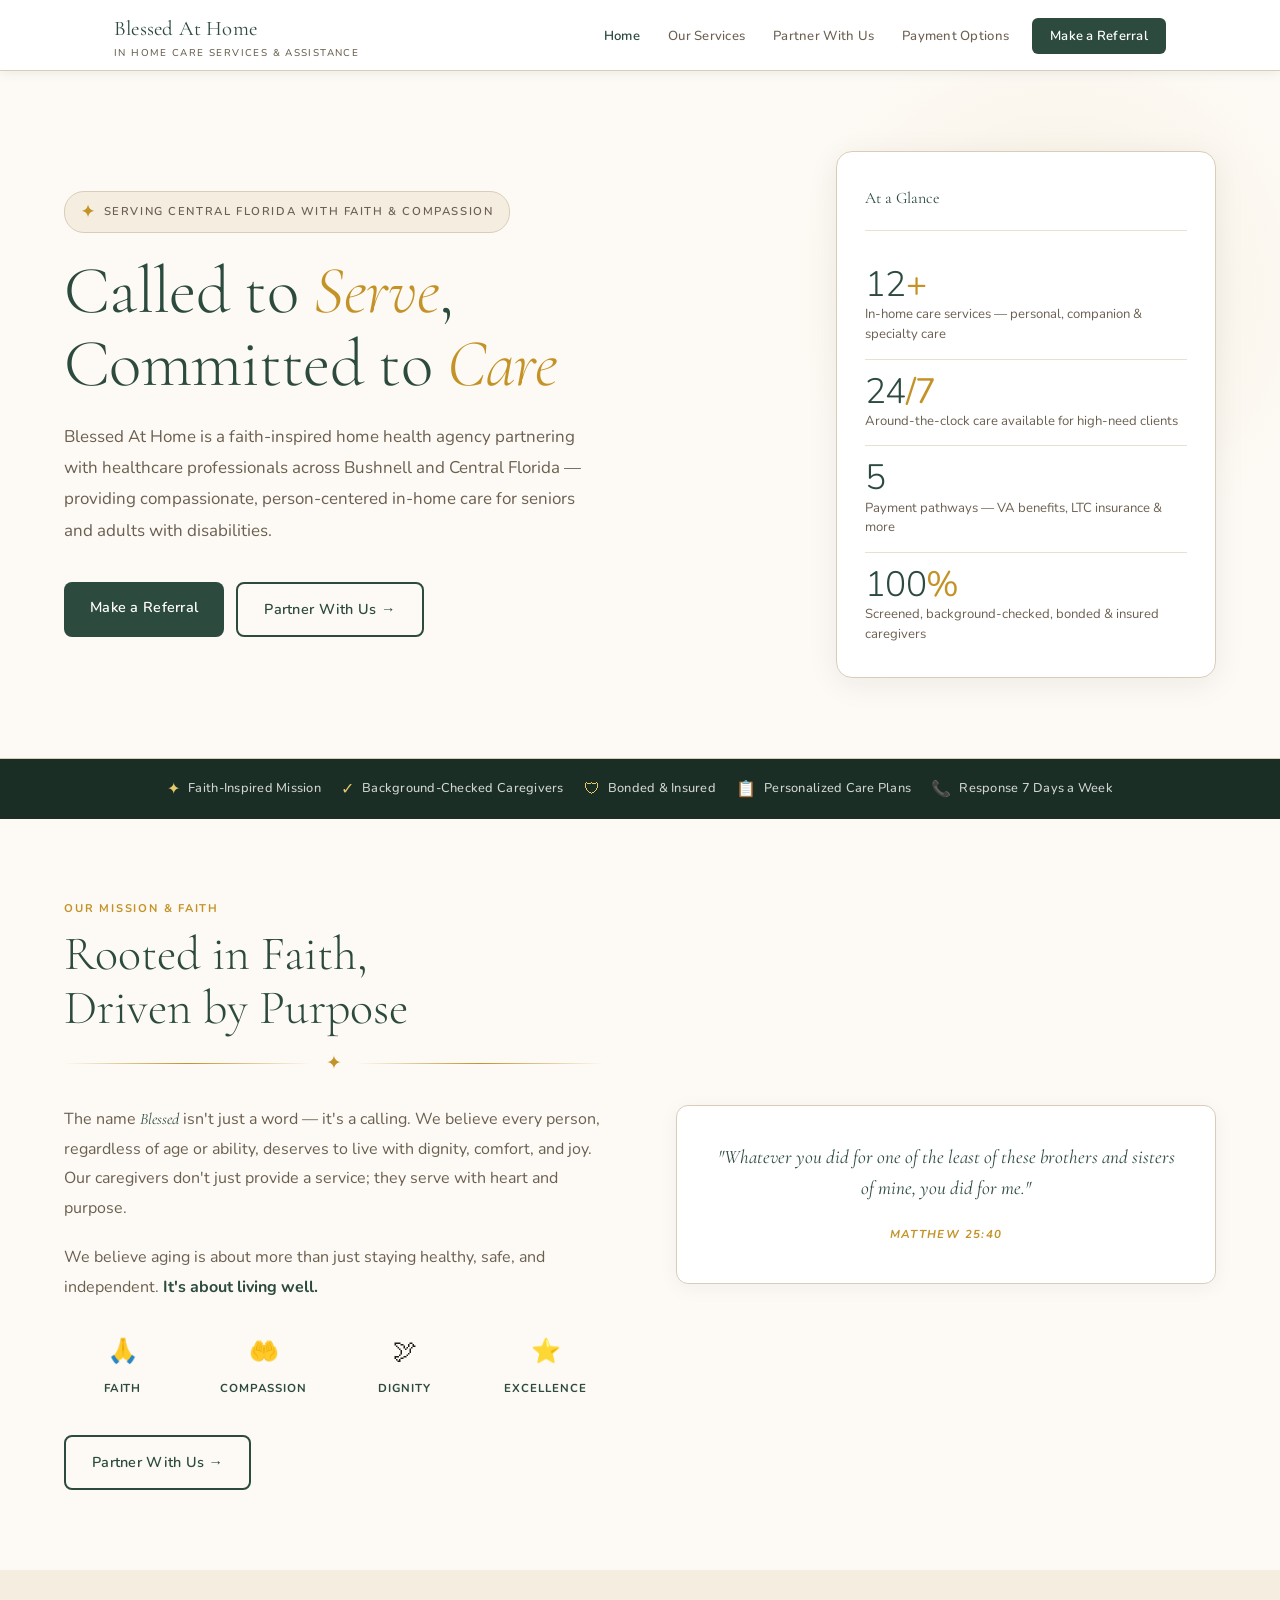
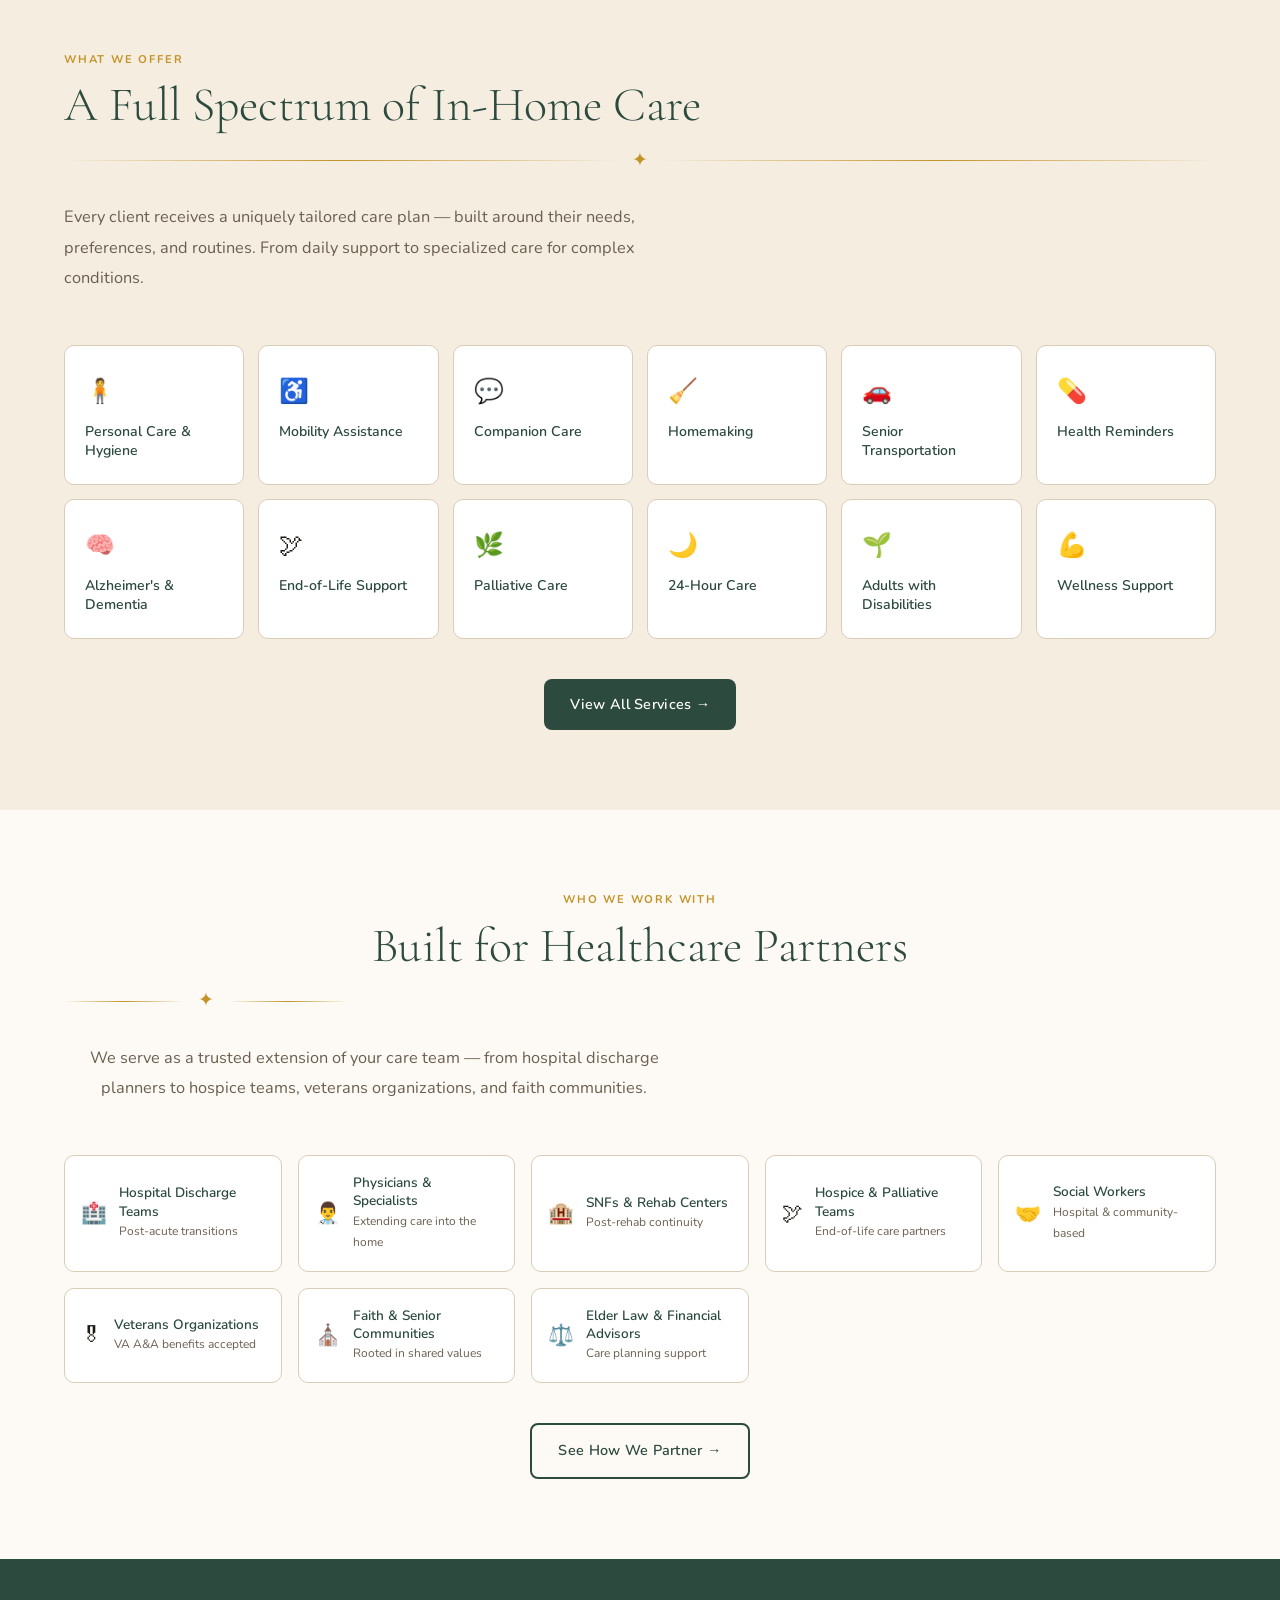
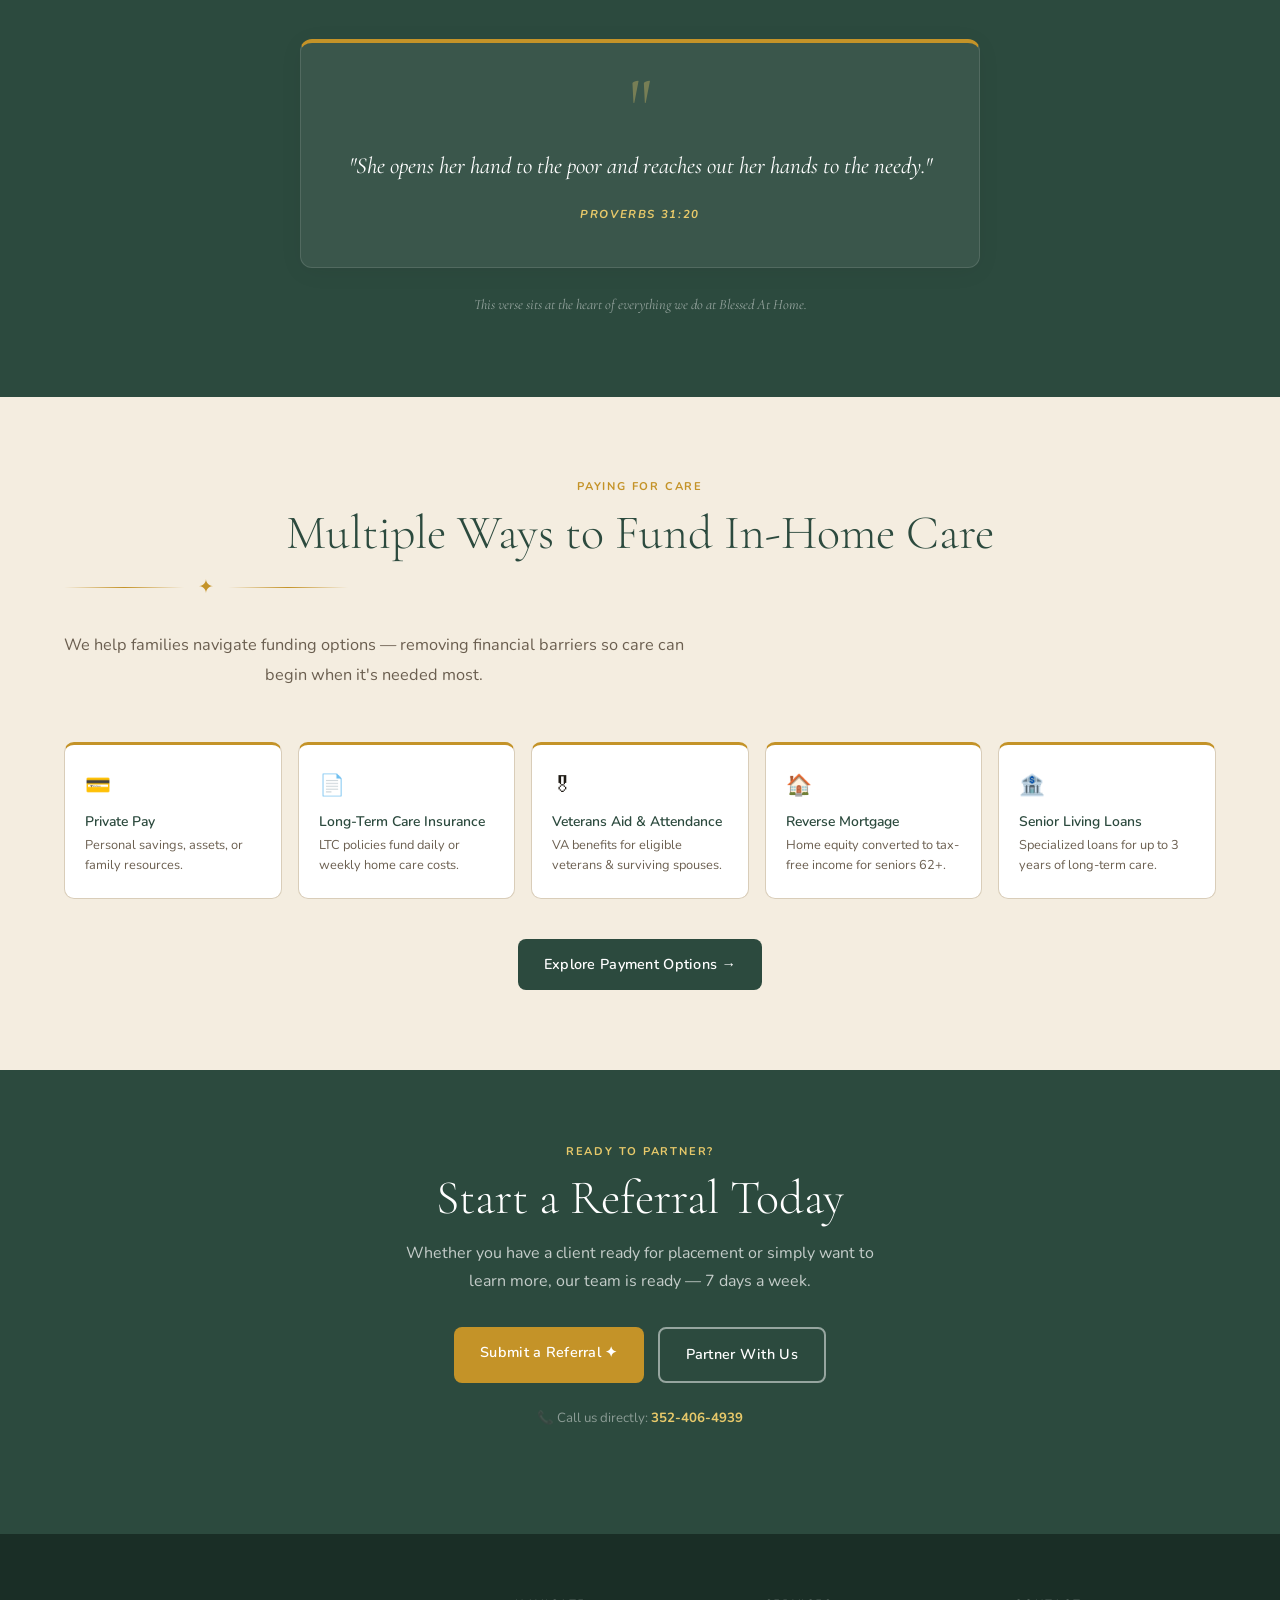
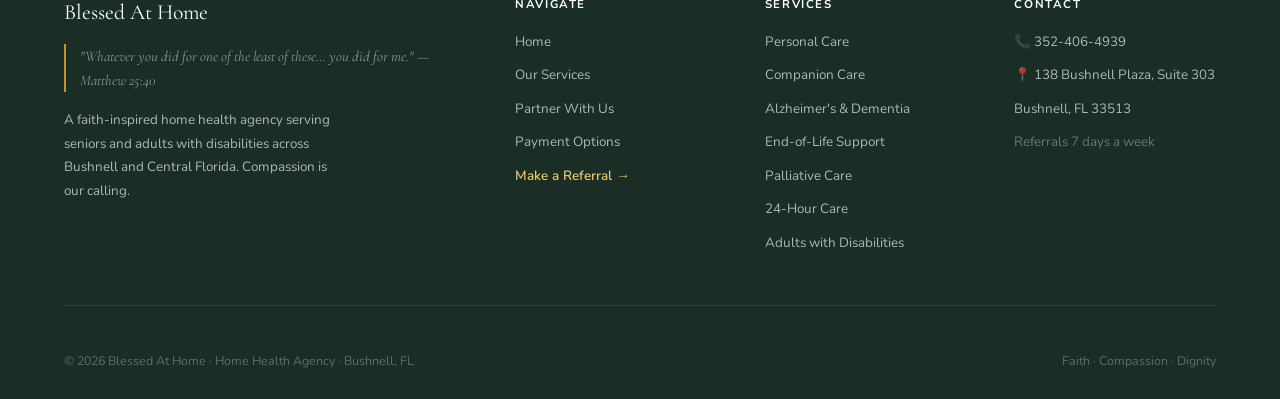
==== commit 8192699e: "copy: update nav logo tagline to 'In Home Care Services & Assistance'" ====
--- a/index.html
+++ b/index.html
@@ -262,7 +262,7 @@
     <a href="index.html" class="nav-logo">
       <div>
         Blessed At Home
-        <span class="logo-tagline">Home Health Agency · Bushnell, FL</span>
+        <span class="logo-tagline">In Home Care Services &amp; Assistance</span>
       </div>
     </a>
     <ul class="nav-links" id="navMenu">
